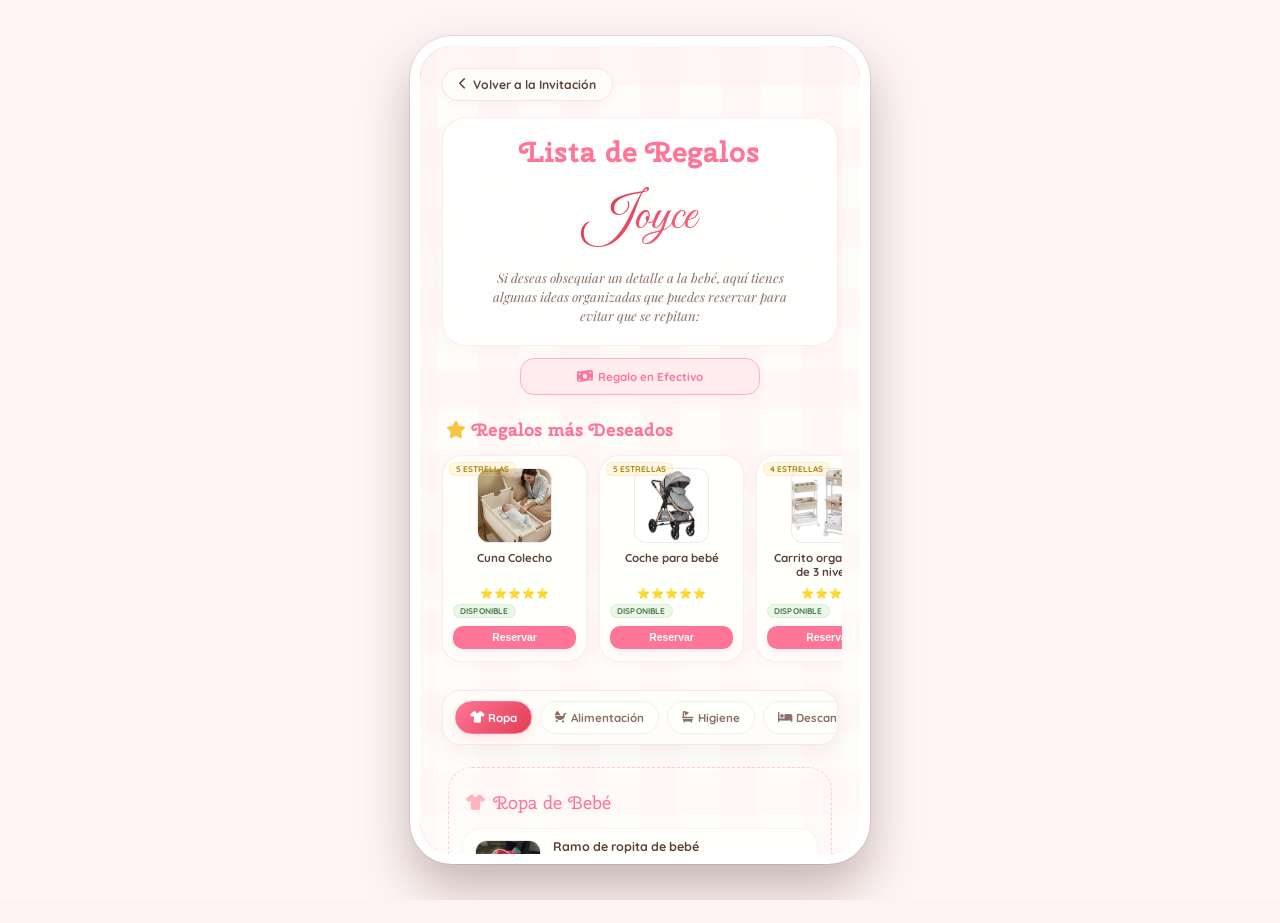
==== regalos.html @ c0fe742c "Initial commit with custom welcome page and gift register details" ====
<!DOCTYPE html>
<html lang="es">

<head>
    <meta charset="UTF-8">
    <meta name="viewport" content="width=device-width, initial-scale=1.0, viewport-fit=cover">
    <title>Lista de Regalos · Baby Shower Joyce</title>
    <!-- Google Fonts & FontAwesome -->
    <link rel="stylesheet" href="https://cdnjs.cloudflare.com/ajax/libs/font-awesome/6.4.0/css/all.min.css">
    <!-- Main Style Link to reuse variables and desktop frames -->
    <link rel="stylesheet" href="index.css">
    <style>
        /* Custom styles specific to the premium registry page */
        .registry-container {
            padding: clamp(14px, 3.5vw, 22px);
            overflow-y: auto;
            width: 100%;
            height: 100dvh;
            display: flex;
            flex-direction: column;
            gap: 16px;
            scroll-behavior: smooth;
            scrollbar-width: none;
            z-index: 2;
            position: relative;
        }

        .registry-container::-webkit-scrollbar {
            display: none;
        }

        /* Washed out checkered background for high contrast legibility */
        .checkered-bg-washed {
            position: absolute;
            inset: 0;
            background-image:
                linear-gradient(to bottom, rgba(255, 253, 249, 0.94) 0%, rgba(255, 253, 249, 0.97) 100%),
                url('img/fondo mantel rosa picnic.jpg');
            background-size: cover;
            background-position: center;
            z-index: 1;
            pointer-events: none;
        }

        .back-nav-row {
            width: 100%;
            display: flex;
            justify-content: flex-start;
            z-index: 10;
        }

        .back-btn {
            font-family: var(--font-body);
            font-weight: 700;
            font-size: 0.76rem;
            color: var(--brown-text);
            background-color: rgba(255, 253, 249, 0.95);
            border: 1px solid rgba(255, 117, 151, 0.2);
            padding: 8px 16px;
            border-radius: 20px;
            text-decoration: none;
            display: inline-flex;
            align-items: center;
            gap: 6px;
            box-shadow: 0 4px 10px rgba(93, 67, 58, 0.04);
            transition: all 0.3s ease;
        }

        .back-btn:hover {
            transform: translateX(-3px);
            background-color: #FFF2F4;
            border-color: var(--pink-medium);
        }

        /* Header Card Wrapper to enhance legibility against the background */
        .registry-header-card {
            width: 100%;
            text-align: center;
        }

        .header-card-inner {
            background-color: rgba(255, 255, 255, 0.88);
            border-radius: 24px;
            padding: clamp(14px, 4vw, 20px);
            border: 1px solid rgba(255, 117, 151, 0.15);
            box-shadow: 0 6px 18px rgba(93, 67, 58, 0.03);
            backdrop-filter: blur(8px);
            -webkit-backdrop-filter: blur(8px);
        }

        .registry-subtitle {
            font-family: var(--font-serif);
            font-style: italic;
            font-size: 0.82rem;
            color: var(--brown-light);
            line-height: 1.45;
            max-width: 320px;
            margin: 6px auto 0;
        }

        /* Premium Floating Sticky categories filter bar (No clipping) */
        .categories-filter-bar {
            position: sticky;
            top: 10px;
            background-color: rgba(255, 253, 249, 0.96);
            backdrop-filter: blur(10px);
            -webkit-backdrop-filter: blur(10px);
            z-index: 100;
            padding: 10px 12px;
            margin: 0;
            display: flex;
            gap: 8px;
            overflow-x: auto;
            overflow-y: hidden;
            /* Evita cualquier recorte vertical extraño */
            scroll-behavior: smooth;
            scrollbar-width: none;
            border-radius: 18px;
            border: 1px solid rgba(255, 117, 151, 0.18);
            box-shadow: 0 8px 20px rgba(93, 67, 58, 0.06);
            flex-shrink: 0;
            /* IMPEDIR que flexbox reduzca la altura de la barra a la mitad */
            -ms-overflow-style: none;
            /* Ocultar scrollbar en IE/Edge */
        }

        .categories-filter-bar::-webkit-scrollbar {
            display: none;
        }

        .category-chip {
            padding: 8px 14px;
            border-radius: 50px;
            background-color: var(--cream-light);
            border: 1px solid rgba(93, 67, 58, 0.08);
            font-family: var(--font-body);
            font-size: 0.72rem;
            font-weight: 700;
            color: var(--brown-light);
            white-space: nowrap;
            cursor: pointer;
            transition: all 0.3s ease;
            display: inline-flex;
            align-items: center;
            gap: 4px;
            flex-shrink: 0;
            /* Evita que los botones se encojan y se deformen */
        }

        .category-chip.active {
            background: linear-gradient(135deg, var(--pink-dark) 0%, var(--strawberry-red) 100%);
            color: #FFF;
            border-color: var(--pink-dark);
            box-shadow: 0 4px 10px rgba(255, 117, 151, 0.2);
        }

        /* Gift sections and items */
        .registry-section {
            display: flex;
            flex-direction: column;
            gap: 12px;
            width: 100%;
            scroll-margin-top: 85px;
            /* Compensa la barra sticky flotante al hacer scroll con JS */
        }

        .registry-section-title {
            font-family: var(--font-title);
            font-size: 1.1rem;
            color: var(--pink-dark);
            margin: 10px 0 2px 4px;
            display: flex;
            align-items: center;
            gap: 8px;
            scroll-margin-top: 75px;
            /* Perfect offset for floating bar */
        }

        .registry-section-title i {
            color: var(--pink-medium);
            font-size: 0.95rem;
        }

        .gift-items-list {
            display: flex;
            flex-direction: column;
            gap: 10px;
            width: 100%;
        }

        .gift-item-card {
            background-color: var(--cream-light);
            border: 1px solid rgba(93, 67, 58, 0.06);
            border-radius: 18px;
            padding: 10px 12px;
            display: flex;
            align-items: center;
            gap: 12px;
            box-shadow: 0 4px 12px rgba(93, 67, 58, 0.02);
            transition: all 0.3s ease;
        }

        .gift-item-card:hover {
            transform: translateY(-2px);
            box-shadow: 0 6px 15px rgba(93, 67, 58, 0.05);
            border-color: var(--pink-pastel);
        }

        .gift-item-image {
            width: 66px;
            height: 66px;
            border-radius: 12px;
            object-fit: cover;
            flex-shrink: 0;
            background-color: var(--pink-pastel);
            border: 1px solid rgba(93, 67, 58, 0.05);
        }

        .gift-item-details {
            display: flex;
            flex-direction: column;
            gap: 4px;
            flex: 1;
            text-align: left;
        }

        .gift-item-name {
            font-size: 0.78rem;
            font-weight: 700;
            color: var(--brown-text);
            line-height: 1.25;
        }

        .gift-item-desc {
            font-size: 0.65rem;
            color: var(--brown-light);
            line-height: 1.35;
        }

        .gift-status-badge {
            display: inline-flex;
            align-items: center;
            align-self: flex-start;
            font-size: 0.58rem;
            font-weight: 700;
            padding: 2px 8px;
            border-radius: 8px;
            text-transform: uppercase;
            letter-spacing: 0.02em;
        }

        .gift-status-badge.available {
            background-color: var(--green-light);
            color: var(--green-dark);
            border: 1px solid rgba(137, 194, 135, 0.15);
        }

        .gift-status-badge.reserved {
            background-color: #FFF2F4;
            color: var(--pink-dark);
            border: 1px solid rgba(255, 117, 151, 0.15);
            text-transform: none;
            font-size: 0.62rem;
        }

        .gift-reserve-btn {
            background-color: var(--pink-dark);
            color: #FFF;
            border: none;
            border-radius: 12px;
            padding: 8px 14px;
            font-size: 0.7rem;
            font-weight: 700;
            cursor: pointer;
            display: inline-flex;
            align-items: center;
            gap: 4px;
            transition: all 0.3s cubic-bezier(0.175, 0.885, 0.32, 1.275);
            box-shadow: 0 4px 8px rgba(255, 117, 151, 0.12);
        }

        .gift-reserve-btn:hover {
            background-color: var(--strawberry-red);
            transform: scale(1.05);
        }

        .gift-reserve-btn.btn-reserved {
            background-color: var(--brown-light);
            color: #FFF;
            cursor: default;
            pointer-events: none;
            box-shadow: none;
            opacity: 0.6;
        }

        /* Payment accounts section */
        .payments-card-box {
            background: rgba(255, 255, 255, 0.96);
            border-radius: var(--card-r);
            box-shadow: var(--shadow-medium);
            border: 3px solid #FFF;
            padding: clamp(14px, 4vw, 22px);
            z-index: 10;
            margin-top: 15px;
            position: relative;
        }

        .payments-title {
            font-family: var(--font-title);
            font-size: 1.15rem;
            color: var(--pink-dark);
            display: flex;
            align-items: center;
            justify-content: center;
            gap: 8px;
            margin-bottom: 12px;
        }

        .payments-list {
            display: flex;
            flex-direction: column;
            gap: 8px;
        }

        .payment-item {
            background-color: var(--cream-light);
            border: 1px solid rgba(93, 67, 58, 0.05);
            border-radius: 14px;
            padding: 8px 12px;
            display: flex;
            align-items: center;
            justify-content: space-between;
            gap: 8px;
            font-size: 0.74rem;
        }

        .payment-label {
            font-weight: 700;
            color: var(--brown-text);
            display: flex;
            flex-direction: column;
            gap: 2px;
            text-align: left;
        }

        .payment-owner {
            font-size: 0.62rem;
            color: var(--brown-light);
            font-weight: normal;
        }

        .payment-value-row {
            display: flex;
            align-items: center;
            gap: 6px;
        }

        .payment-number {
            font-weight: 700;
            color: var(--brown-text);
            font-family: monospace;
            font-size: 0.8rem;
        }

        /* Popup overlay and box for gift reservation */
        .gift-popup-overlay {
            position: fixed;
            inset: 0;
            background-color: rgba(93, 67, 58, 0.45);
            backdrop-filter: blur(4px);
            -webkit-backdrop-filter: blur(4px);
            display: flex;
            align-items: center;
            justify-content: center;
            z-index: 1100;
            opacity: 0;
            pointer-events: none;
            transition: opacity 0.3s ease;
        }

        .gift-popup-overlay.active {
            opacity: 1;
            pointer-events: all;
        }

        .gift-popup-box {
            width: 88%;
            max-width: 360px;
            background-color: var(--cream);
            border: 3px solid #FFF;
            border-radius: 28px;
            box-shadow: var(--shadow-heavy);
            padding: 22px 18px;
            position: relative;
            transform: scale(0.85);
            transition: transform 0.3s cubic-bezier(0.175, 0.885, 0.32, 1.275);
            text-align: center;
            border: 1px solid rgba(255, 117, 151, 0.15);
        }

        .gift-popup-overlay.active .gift-popup-box {
            transform: scale(1);
        }

        .gift-popup-close {
            position: absolute;
            top: 8px;
            right: 12px;
            background: none;
            border: none;
            font-size: 1.5rem;
            color: var(--brown-light);
            cursor: pointer;
        }

        :root {
            --gold-star: #F5C642;
        }

        /* Carousel and Quick Nav Styles */
        .carousel-section {
            width: 100%;
            margin-top: 5px;
            display: flex;
            flex-direction: column;
            gap: 10px;
        }

        .carousel-title {
            font-family: var(--font-title);
            font-size: 1.1rem;
            color: var(--pink-dark);
            text-align: left;
            margin-left: 4px;
            display: flex;
            align-items: center;
            gap: 6px;
        }

        .carousel-container {
            display: flex;
            gap: 12px;
            overflow-x: auto;
            scroll-behavior: smooth;
            scrollbar-width: none;
            padding: 4px 4px 12px;
            margin: 0 -4px;
        }

        .carousel-container::-webkit-scrollbar {
            display: none;
        }

        .carousel-card {
            flex-shrink: 0;
            width: 145px;
            background-color: var(--cream-light);
            border: 1px solid rgba(255, 117, 151, 0.15);
            border-radius: 20px;
            padding: 12px 10px;
            display: flex;
            flex-direction: column;
            align-items: center;
            text-align: center;
            gap: 8px;
            box-shadow: 0 4px 12px rgba(93, 67, 58, 0.03);
            position: relative;
            transition: all 0.3s ease;
        }

        .carousel-card:hover {
            transform: translateY(-2px);
            box-shadow: 0 6px 15px rgba(255, 117, 151, 0.08);
            border-color: var(--pink-medium);
        }

        .carousel-card .gift-item-image {
            width: 75px;
            height: 75px;
            border-radius: 12px;
            object-fit: cover;
            border: 1px solid rgba(93, 67, 58, 0.04);
        }

        .carousel-card-details {
            display: flex;
            flex-direction: column;
            align-items: center;
            gap: 4px;
            width: 100%;
        }

        .carousel-card .gift-item-name {
            font-size: 0.72rem;
            font-weight: 700;
            color: var(--brown-text);
            line-height: 1.2;
            height: 32px;
            /* Balanced height for 2 lines */
            overflow: hidden;
            display: -webkit-box;
            -webkit-line-clamp: 2;
            -webkit-box-orient: vertical;
        }

        .stars-row {
            font-size: 0.65rem;
            letter-spacing: 1px;
        }

        .favorite-badge {
            position: absolute;
            top: 6px;
            left: 6px;
            background-color: rgba(245, 198, 66, 0.12);
            color: #B0850D;
            border: 1px solid rgba(245, 198, 66, 0.22);
            font-size: 0.52rem;
            font-weight: 700;
            padding: 1px 6px;
            border-radius: 6px;
            text-transform: uppercase;
        }

        .carousel-card .gift-reserve-btn {
            width: 100%;
            padding: 6px 10px;
            font-size: 0.65rem;
            justify-content: center;
            border-radius: 10px;
            margin-top: auto;
        }

        /* Heartbeat pulsation animation */
        @keyframes heartbeat {
            0% {
                transform: scale(1);
                box-shadow: 0 4px 10px rgba(255, 117, 151, 0.05);
            }

            14% {
                transform: scale(1.04);
                box-shadow: 0 6px 14px rgba(255, 117, 151, 0.15);
            }

            28% {
                transform: scale(1);
                box-shadow: 0 4px 10px rgba(255, 117, 151, 0.05);
            }

            42% {
                transform: scale(1.04);
                box-shadow: 0 6px 14px rgba(255, 117, 151, 0.15);
            }

            70% {
                transform: scale(1);
                box-shadow: 0 4px 10px rgba(255, 117, 151, 0.05);
            }
        }

        .heartbeat-btn {
            animation: heartbeat 2.2s infinite ease-in-out;
            border: 1px solid var(--pink-medium) !important;
            background-color: var(--pink-pastel) !important;
            color: var(--pink-dark) !important;
            box-shadow: 0 4px 10px rgba(255, 117, 151, 0.05);
            transition: all 0.3s;
        }

        .heartbeat-btn:hover {
            transform: scale(1.05);
            background-color: var(--pink-medium) !important;
            color: #FFF !important;
        }
    </style>
</head>

<body>

    <!-- Desktop Gingham Wallpaper Decoration -->
    <div class="desktop-bg-pattern"></div>
    <div class="desktop-bg-overlay"></div>

    <!-- Main Mobile Application Viewport Container -->
    <div class="app-container">

        <!-- Opaque Checkered background -->
        <div class="checkered-bg-washed"></div>

        <div class="registry-container">

            <!-- Navigation Back Button -->
            <div class="back-nav-row">
                <a href="index.html" class="back-btn">
                    <i class="fas fa-chevron-left"></i>
                    <span>Volver a la Invitación</span>
                </a>
            </div>

            <!-- Page Title Block (Legibility Protected) -->
            <div class="registry-header-card">
                <div class="header-card-inner">
                    <h1 class="main-title-tag" style="font-size: 1.8rem; line-height: 1; margin-bottom: 5px;">Lista de
                        Regalos</h1>
                    <div class="baby-name-wrap" style="margin-bottom: 2px;">
                        <div class="baby-name-cursive" style="font-size: 3.2rem; padding: 8px 16px; line-height: 1.45;">
                            Joyce</div>
                    </div>
                    
                    <!-- Saludo Personalizado para Invitado en Regalos -->
                    <div id="registryGuestCard" style="display: none; justify-content: center; align-items: center; gap: 6px; margin: 4px auto 10px; font-family: var(--font-title); font-size: 0.8rem; color: var(--brown-text); background: rgba(255, 255, 255, 0.7); padding: 5px 16px; border-radius: 50px; border: 1px dashed var(--pink-dark); max-width: 240px; box-shadow: 0 4px 8px rgba(93,67,58,0.02);">
                        <i class="fas fa-heart" style="color: var(--pink-dark); font-size: 0.65rem;"></i>
                        <span>Para: <strong id="registryGuestNameSpan" style="color: var(--strawberry-red);">[Invitado]</strong></span>
                    </div>

                    <p class="registry-subtitle">Si deseas obsequiar un detalle a la bebé, aquí tienes algunas ideas
                        organizadas que puedes reservar para evitar que se repitan:</p>
                </div>
            </div>

            <!-- Quick Navigation Panel -->
            <div class="quick-nav-row"
                style="width: 100%; display: flex; gap: 8px; justify-content: center; margin-top: -4px; margin-bottom: 2px; z-index: 5;">
                <button class="quick-nav-btn heartbeat-btn" onclick="openCashModal()"
                    style="flex: 1; max-width: 240px; font-family: var(--font-body); font-weight: 700; font-size: 0.72rem; padding: 10px 14px; border-radius: 14px; cursor: pointer; display: inline-flex; align-items: center; justify-content: center; gap: 6px;">
                    <i class="fas fa-money-bill-wave" style="font-size: 0.85rem;"></i>
                    <span>Regalo en Efectivo</span>
                </button>
            </div>

            <!-- CAROUSEL DE REGALOS MÁS DESEADOS -->
            <div class="carousel-section">
                <h2 class="carousel-title">
                    <i class="fas fa-star" style="color: var(--gold-star);"></i>
                    <span>Regalos más Deseados</span>
                </h2>
                <div class="carousel-container">

                    <!-- Colecho (5 stars) -->
                    <div class="carousel-card gift-item-card" data-gift-id="des-colecho">
                        <span class="favorite-badge">5 Estrellas</span>
                        <img class="gift-item-image" src="img/Cuna Colecho.jpg" alt="Cuna Colecho">
                        <div class="carousel-card-details">
                            <span class="gift-item-name">Cuna Colecho</span>
                            <div class="stars-row" style="color: var(--gold-star);">⭐⭐⭐⭐⭐</div>
                            <span class="gift-status-badge available"
                                style="font-size: 0.52rem; padding: 1px 6px;">Disponible</span>
                        </div>
                        <button class="gift-reserve-btn"
                            onclick="openReservationModal('des-colecho', 'Cuna Colecho')">Reservar</button>
                    </div>

                    <!-- Coche para bebé (5 stars) -->
                    <div class="carousel-card gift-item-card" data-gift-id="pas-coche">
                        <span class="favorite-badge">5 Estrellas</span>
                        <img class="gift-item-image" src="img/Coche para bebé.webp" alt="Coche para bebé">
                        <div class="carousel-card-details">
                            <span class="gift-item-name">Coche para bebé</span>
                            <div class="stars-row" style="color: var(--gold-star);">⭐⭐⭐⭐⭐</div>
                            <span class="gift-status-badge available"
                                style="font-size: 0.52rem; padding: 1px 6px;">Disponible</span>
                        </div>
                        <button class="gift-reserve-btn"
                            onclick="openReservationModal('pas-coche', 'Coche para bebé')">Reservar</button>
                    </div>

                    <!-- Carrito organizador (4 stars) -->
                    <div class="carousel-card gift-item-card" data-gift-id="org-carrito">
                        <span class="favorite-badge">4 Estrellas</span>
                        <img class="gift-item-image" src="img/Carrito organizador de 3 niveles.jpg"
                            alt="Carrito organizador">
                        <div class="carousel-card-details">
                            <span class="gift-item-name">Carrito organizador de 3 niveles</span>
                            <div class="stars-row" style="color: var(--gold-star);">⭐⭐⭐⭐</div>
                            <span class="gift-status-badge available"
                                style="font-size: 0.52rem; padding: 1px 6px;">Disponible</span>
                        </div>
                        <button class="gift-reserve-btn"
                            onclick="openReservationModal('org-carrito', 'Carrito organizador de 3 niveles')">Reservar</button>
                    </div>

                    <!-- Ramo de ropita (4 stars) -->
                    <div class="carousel-card gift-item-card" data-gift-id="ropa-ramo">
                        <span class="favorite-badge">4 Estrellas</span>
                        <img class="gift-item-image" src="img/Ramo de ropita de bebé.jpg" alt="Ramo de ropita de bebé">
                        <div class="carousel-card-details">
                            <span class="gift-item-name">Ramo de ropita de bebé</span>
                            <div class="stars-row" style="color: var(--gold-star);">⭐⭐⭐⭐</div>
                            <span class="gift-status-badge available"
                                style="font-size: 0.52rem; padding: 1px 6px;">Disponible</span>
                        </div>
                        <button class="gift-reserve-btn"
                            onclick="openReservationModal('ropa-ramo', 'Ramo de ropita de bebé')">Reservar</button>
                    </div>

                    <!-- Pañalera (4 stars) -->
                    <div class="carousel-card gift-item-card" data-gift-id="pas-mochila">
                        <span class="favorite-badge">4 Estrellas</span>
                        <img class="gift-item-image" src="img/Mochila pañalera.jpg" alt="Mochila pañalera">
                        <div class="carousel-card-details">
                            <span class="gift-item-name">Mochila pañalera</span>
                            <div class="stars-row" style="color: var(--gold-star);">⭐⭐⭐⭐</div>
                            <span class="gift-status-badge available"
                                style="font-size: 0.52rem; padding: 1px 6px;">Disponible</span>
                        </div>
                        <button class="gift-reserve-btn"
                            onclick="openReservationModal('pas-mochila', 'Mochila pañalera')">Reservar</button>
                    </div>

                    <!-- Camisón de lactancia (3 stars) -->
                    <div class="carousel-card gift-item-card" data-gift-id="opc-camison">
                        <span class="favorite-badge">3 Estrellas</span>
                        <img class="gift-item-image" src="img/Camisón de lactancia y bata para la mamá.webp"
                            alt="Camisón de lactancia">
                        <div class="carousel-card-details">
                            <span class="gift-item-name">Camisón de lactancia y bata para la mamá</span>
                            <div class="stars-row" style="color: var(--gold-star);">⭐⭐⭐</div>
                            <span class="gift-status-badge available"
                                style="font-size: 0.52rem; padding: 1px 6px;">Disponible</span>
                        </div>
                        <button class="gift-reserve-btn"
                            onclick="openReservationModal('opc-camison', 'Camisón de lactancia y bata para la mamá')">Reservar</button>
                    </div>

                    <!-- Cojín de lactancia (3 stars) -->
                    <div class="carousel-card gift-item-card" data-gift-id="ali-cojin">
                        <span class="favorite-badge">3 Estrellas</span>
                        <img class="gift-item-image" src="img/Cojín de lactancia.webp" alt="Cojín de lactancia">
                        <div class="carousel-card-details">
                            <span class="gift-item-name">Cojín de lactancia</span>
                            <div class="stars-row" style="color: var(--gold-star);">⭐⭐⭐</div>
                            <span class="gift-status-badge available"
                                style="font-size: 0.52rem; padding: 1px 6px;">Disponible</span>
                        </div>
                        <button class="gift-reserve-btn"
                            onclick="openReservationModal('ali-cojin', 'Cojín de lactancia')">Reservar</button>
                    </div>

                </div>
            </div>

            <!-- Sticky Horizontal scroll categories -->
            <div class="categories-filter-bar">
                <div class="category-chip active" onclick="scrollToCategory('ropa', this)"><i class="fas fa-tshirt"></i>
                    Ropa</div>
                <div class="category-chip" onclick="scrollToCategory('alimentacion', this)"><i
                        class="fas fa-baby-carriage"></i> Alimentación</div>
                <div class="category-chip" onclick="scrollToCategory('higiene', this)"><i class="fas fa-bath"></i>
                    Higiene</div>
                <div class="category-chip" onclick="scrollToCategory('descanso', this)"><i class="fas fa-bed"></i>
                    Descanso</div>
                <div class="category-chip" onclick="scrollToCategory('paseo', this)"><i class="fas fa-car-side"></i>
                    Paseo</div>
                <div class="category-chip" onclick="scrollToCategory('organizacion', this)"><i
                        class="fas fa-boxes-packing"></i> Organización</div>
                <div class="category-chip" onclick="scrollToCategory('opcionales', this)"><i class="fas fa-gift"></i>
                    Opcionales</div>
            </div>

            <!-- REGISTRY ITEMS CONTAINER -->
            <div class="card-wrapper" style="width: 100%; display:flex; flex-direction:column; gap:20px;">
                <div class="regalos-card-box" style="padding: clamp(14px, 4vw, 20px); width: 100%;">
                    <div class="card-border-frame"></div>

                    <!-- ──────────────────────────────────────── -->
                    <!-- ROPA -->
                    <!-- ──────────────────────────────────────── -->
                    <div class="registry-section" id="cat-ropa">
                        <div class="registry-section-title">
                            <i class="fas fa-tshirt"></i>
                            <span>Ropa de Bebé</span>
                        </div>
                        <div class="gift-items-list">

                            <div class="gift-item-card" data-gift-id="ropa-ramo">
                                <img class="gift-item-image" src="img/Ramo de ropita de bebé.jpg" alt="Ramo de ropita">
                                <div class="gift-item-details">
                                    <span class="gift-item-name">Ramo de ropita de bebé</span>
                                    <span class="gift-item-desc">1 a 2 enterizos, 1 par de medias, gorro y manoplas de
                                        algodón.</span>
                                    <span class="gift-status-badge available">Disponible</span>
                                </div>
                                <button class="gift-reserve-btn"
                                    onclick="openReservationModal('ropa-ramo', 'Ramo de ropita de bebé')">Reservar</button>
                            </div>

                            <div class="gift-item-card" data-gift-id="ropa-bodys">
                                <img class="gift-item-image" src="img/Bodys cruzados en algodon.jpg" alt="Bodys">
                                <div class="gift-item-details">
                                    <span class="gift-item-name">Pack de 2 bodies cruzados en algodón</span>
                                    <span class="gift-item-desc">Mamelucos de algodón indispensables.</span>
                                    <span class="gift-status-badge available">Disponible</span>
                                </div>
                                <button class="gift-reserve-btn"
                                    onclick="openReservationModal('ropa-bodys', 'Pack de 2 bodies cruzados en algodón')">Reservar</button>
                            </div>

                            <div class="gift-item-card" data-gift-id="ropa-pijamas">
                                <img class="gift-item-image" src="img/Pijamas enterizos.jpg" alt="Pijamas">
                                <div class="gift-item-details">
                                    <span class="gift-item-name">Pijamas enterizos</span>
                                    <span class="gift-item-desc">Mamelucos abrigadores con pies cubiertos.</span>
                                    <span class="gift-status-badge available">Disponible</span>
                                </div>
                                <button class="gift-reserve-btn"
                                    onclick="openReservationModal('ropa-pijamas', 'Pijamas enterizos')">Reservar</button>
                            </div>

                            <div class="gift-item-card" data-gift-id="ropa-conjuntos">
                                <img class="gift-item-image" src="img/Conjuntos (polo y pantalón).webp" alt="Conjuntos">
                                <div class="gift-item-details">
                                    <span class="gift-item-name">Conjuntos (polo y pantalón)</span>
                                    <span class="gift-item-desc">Conjuntos coordinados de algodón.</span>
                                    <span class="gift-status-badge available">Disponible</span>
                                </div>
                                <button class="gift-reserve-btn"
                                    onclick="openReservationModal('ropa-conjuntos', 'Conjuntos (polo y pantalón)')">Reservar</button>
                            </div>

                            <div class="gift-item-card" data-gift-id="ropa-panales">
                                <img class="gift-item-image" src="img/Pañales biodegradables.webp"
                                    alt="Pañales biodegradables">
                                <div class="gift-item-details">
                                    <span class="gift-item-name">Pañales biodegradables</span>
                                    <span class="gift-item-desc">Pañales ecológicos y suaves con la piel.</span>
                                    <span class="gift-status-badge available">Disponible</span>
                                </div>
                                <button class="gift-reserve-btn"
                                    onclick="openReservationModal('ropa-panales', 'Pañales biodegradables')">Reservar</button>
                            </div>

                        </div>
                    </div>

                    <!-- ──────────────────────────────────────── -->
                    <!-- ALIMENTACIÓN -->
                    <!-- ──────────────────────────────────────── -->
                    <div class="registry-section" id="cat-alimentacion" style="margin-top: 25px;">
                        <div class="registry-section-title">
                            <i class="fas fa-baby-carriage"></i>
                            <span>Alimentación</span>
                        </div>
                        <div class="gift-items-list">

                            <div class="gift-item-card" data-gift-id="ali-cojin">
                                <img class="gift-item-image" src="img/Cojín de lactancia.webp" alt="Cojín de lactancia">
                                <div class="gift-item-details">
                                    <span class="gift-item-name">Cojín de lactancia</span>
                                    <span class="gift-item-desc">Almohada ergonómica para comodidad de mamá y
                                        bebé.</span>
                                    <span class="gift-status-badge available">Disponible</span>
                                </div>
                                <button class="gift-reserve-btn"
                                    onclick="openReservationModal('ali-cojin', 'Cojín de lactancia')">Reservar</button>
                            </div>

                            <div class="gift-item-card" data-gift-id="ali-biberon">
                                <img class="gift-item-image" src="img/Biberón anticólicos.webp" alt="Biberón">
                                <div class="gift-item-details">
                                    <span class="gift-item-name">Biberón anticólicos</span>
                                    <span class="gift-item-desc">Biberón especial con válvula para evitar gases.</span>
                                    <span class="gift-status-badge available">Disponible</span>
                                </div>
                                <button class="gift-reserve-btn"
                                    onclick="openReservationModal('ali-biberon', 'Biberón anticólicos')">Reservar</button>
                            </div>

                            <div class="gift-item-card" data-gift-id="ali-set">
                                <img class="gift-item-image" src="img/Set de alimentación de silicona básico.jfif"
                                    alt="Set de silicona">
                                <div class="gift-item-details">
                                    <span class="gift-item-name">Set de alimentación de silicona básico</span>
                                    <span class="gift-item-desc">Plato, tazón y cuchara de silicona suave grado
                                        alimenticio.</span>
                                    <span class="gift-status-badge available">Disponible</span>
                                </div>
                                <button class="gift-reserve-btn"
                                    onclick="openReservationModal('ali-set', 'Set de alimentación de silicona')">Reservar</button>
                            </div>

                            <div class="gift-item-card" data-gift-id="ali-silla">
                                <img class="gift-item-image" src="img/Silla de comer para bebé.png"
                                    alt="Silla de comer">
                                <div class="gift-item-details">
                                    <span class="gift-item-name">Silla de comer para bebé</span>
                                    <span class="gift-item-desc">Silla alta segura y fácil de limpiar para las
                                        comidas.</span>
                                    <span class="gift-status-badge available">Disponible</span>
                                </div>
                                <button class="gift-reserve-btn"
                                    onclick="openReservationModal('ali-silla', 'Silla de comer')">Reservar</button>
                            </div>

                        </div>
                    </div>

                    <!-- ──────────────────────────────────────── -->
                    <!-- HIGIENE Y CUIDADO -->
                    <!-- ──────────────────────────────────────── -->
                    <div class="registry-section" id="cat-higiene" style="margin-top: 25px;">
                        <div class="registry-section-title">
                            <i class="fas fa-bath"></i>
                            <span>Higiene y Cuidado</span>
                        </div>
                        <div class="gift-items-list">

                            <div class="gift-item-card" data-gift-id="hig-bano">
                                <img class="gift-item-image" src="img/Set de baño completo.jpg" alt="Set de baño">
                                <div class="gift-item-details">
                                    <span class="gift-item-name">Set de baño completo</span>
                                    <span class="gift-item-desc">Tina ergonómica con accesorios de aseo inicial.</span>
                                    <span class="gift-status-badge available">Disponible</span>
                                </div>
                                <button class="gift-reserve-btn"
                                    onclick="openReservationModal('hig-bano', 'Set de baño completo')">Reservar</button>
                            </div>

                            <div class="gift-item-card" data-gift-id="hig-toalla">
                                <img class="gift-item-image" src="img/Toalla con capucha.webp" alt="Toalla con capucha">
                                <div class="gift-item-details">
                                    <span class="gift-item-name">Toalla con capucha</span>
                                    <span class="gift-item-desc">Toalla de felpa absorbente y suave.</span>
                                    <span class="gift-status-badge available">Disponible</span>
                                </div>
                                <button class="gift-reserve-btn"
                                    onclick="openReservationModal('hig-toalla', 'Toalla con capucha')">Reservar</button>
                            </div>

                            <div class="gift-item-card" data-gift-id="hig-kit">
                                <img class="gift-item-image" src="img/Kit de aseo para bebé.webp" alt="Kit de aseo">
                                <div class="gift-item-details">
                                    <span class="gift-item-name">Kit de aseo para bebé</span>
                                    <span class="gift-item-desc">Cepillo, peine, cortaúñas y accesorios de
                                        cuidado.</span>
                                    <span class="gift-status-badge available">Disponible</span>
                                </div>
                                <button class="gift-reserve-btn"
                                    onclick="openReservationModal('hig-kit', 'Kit de aseo para bebé')">Reservar</button>
                            </div>

                            <div class="gift-item-card" data-gift-id="hig-termo">
                                <img class="gift-item-image" src="img/Termómetro digital.webp" alt="Termómetro">
                                <div class="gift-item-details">
                                    <span class="gift-item-name">Termómetro digital</span>
                                    <span class="gift-item-desc">Medición rápida y precisa para la salud de la
                                        bebé.</span>
                                    <span class="gift-status-badge available">Disponible</span>
                                </div>
                                <button class="gift-reserve-btn"
                                    onclick="openReservationModal('hig-termo', 'Termómetro digital')">Reservar</button>
                            </div>

                            <div class="gift-item-card" data-gift-id="hig-perfume">
                                <img class="gift-item-image" src="img/Perfume para bebés.webp" alt="Perfume">
                                <div class="gift-item-details">
                                    <span class="gift-item-name">Perfume para bebés</span>
                                    <span class="gift-item-desc">Fragancia suave y libre de alcohol.</span>
                                    <span class="gift-status-badge available">Disponible</span>
                                </div>
                                <button class="gift-reserve-btn"
                                    onclick="openReservationModal('hig-perfume', 'Perfume para bebés')">Reservar</button>
                            </div>

                            <div class="gift-item-card" data-gift-id="hig-panales">
                                <img class="gift-item-image" src="img/Pañales desechables.webp"
                                    alt="Pañales desechables">
                                <div class="gift-item-details">
                                    <span class="gift-item-name">Pañales desechables</span>
                                    <span class="gift-item-desc">Talla: Recién Nacido (RN) para los primeros
                                        días.</span>
                                    <span class="gift-status-badge available">Disponible</span>
                                </div>
                                <button class="gift-reserve-btn"
                                    onclick="openReservationModal('hig-panales', 'Pañales desechables RN')">Reservar</button>
                            </div>

                            <div class="gift-item-card" data-gift-id="hig-lima">
                                <img class="gift-item-image" src="img/Lima eléctrica para bebés.webp"
                                    alt="Lima eléctrica">
                                <div class="gift-item-details">
                                    <span class="gift-item-name">Lima eléctrica para bebés</span>
                                    <span class="gift-item-desc">Lima de uñas segura, ultrasilenciosa y con
                                        luces.</span>
                                    <span class="gift-status-badge available">Disponible</span>
                                </div>
                                <button class="gift-reserve-btn"
                                    onclick="openReservationModal('hig-lima', 'Lima eléctrica')">Reservar</button>
                            </div>

                        </div>
                    </div>

                    <!-- ──────────────────────────────────────── -->
                    <!-- DESCANSO -->
                    <!-- ──────────────────────────────────────── -->
                    <div class="registry-section" id="cat-descanso" style="margin-top: 25px;">
                        <div class="registry-section-title">
                            <i class="fas fa-bed"></i>
                            <span>Descanso y Dormitorio</span>
                        </div>
                        <div class="gift-items-list">

                            <div class="gift-item-card" data-gift-id="des-colecho">
                                <img class="gift-item-image" src="img/Cuna Colecho.jpg" alt="Colecho">
                                <div class="gift-item-details">
                                    <span class="gift-item-name">Cuna Colecho</span>
                                    <span class="gift-item-desc">Cuna lateral que se acopla a la cama de los
                                        padres.</span>
                                    <span class="gift-status-badge available">Disponible</span>
                                </div>
                                <button class="gift-reserve-btn"
                                    onclick="openReservationModal('des-colecho', 'Cuna Colecho')">Reservar</button>
                            </div>

                            <div class="gift-item-card" data-gift-id="des-protector">
                                <img class="gift-item-image" src="img/Protector impermeable para colchón.jpg"
                                    alt="Protector de colchón">
                                <div class="gift-item-details">
                                    <span class="gift-item-name">Protector impermeable para colchón</span>
                                    <span class="gift-item-desc">Funda impermeable protectora para cuna.</span>
                                    <span class="gift-status-badge available">Disponible</span>
                                </div>
                                <button class="gift-reserve-btn"
                                    onclick="openReservationModal('des-protector', 'Protector de colchón')">Reservar</button>
                            </div>

                            <div class="gift-item-card" data-gift-id="des-mantas">
                                <img class="gift-item-image" src="img/2 mantas o cobertores abrigadores.webp"
                                    alt="Mantas">
                                <div class="gift-item-details">
                                    <span class="gift-item-name">2 mantas o cobertores abrigadores</span>
                                    <span class="gift-item-desc">Mantas suaves de polar, lana o algodón grueso.</span>
                                    <span class="gift-status-badge available">Disponible</span>
                                </div>
                                <button class="gift-reserve-btn"
                                    onclick="openReservationModal('des-mantas', '2 Mantas abrigadoras')">Reservar</button>
                            </div>

                            <div class="gift-item-card" data-gift-id="des-mecedora">
                                <img class="gift-item-image" src="img/Mecedora.webp" alt="Mecedora">
                                <div class="gift-item-details">
                                    <span class="gift-item-name">Mecedora</span>
                                    <span class="gift-item-desc">Silla mecedora o bouncer cómodo para calmar a la
                                        bebé.</span>
                                    <span class="gift-status-badge available">Disponible</span>
                                </div>
                                <button class="gift-reserve-btn"
                                    onclick="openReservationModal('des-mecedora', 'Mecedora')">Reservar</button>
                            </div>

                            <div class="gift-item-card" data-gift-id="des-mosquitero">
                                <img class="gift-item-image" src="img/Mosquitero para bebés.webp" alt="Mosquitero">
                                <div class="gift-item-details">
                                    <span class="gift-item-name">Mosquitero para bebés</span>
                                    <span class="gift-item-desc">Malla protectora contra insectos para cuna o
                                        coche.</span>
                                    <span class="gift-status-badge available">Disponible</span>
                                </div>
                                <button class="gift-reserve-btn"
                                    onclick="openReservationModal('des-mosquitero', 'Mosquitero para bebés')">Reservar</button>
                            </div>

                            <div class="gift-item-card" data-gift-id="des-alfombra">
                                <img class="gift-item-image" src="img/Alfombra antigolpes reversible y plegable.webp"
                                    alt="Alfombra">
                                <div class="gift-item-details">
                                    <span class="gift-item-name">Alfombra antigolpes reversible y plegable</span>
                                    <span class="gift-item-desc">Tapete acolchado para estimulación y juegos.</span>
                                    <span class="gift-status-badge available">Disponible</span>
                                </div>
                                <button class="gift-reserve-btn"
                                    onclick="openReservationModal('des-alfombra', 'Alfombra antigolpes')">Reservar</button>
                            </div>

                        </div>
                    </div>

                    <!-- ──────────────────────────────────────── -->
                    <!-- PASEO Y TRANSPORTE -->
                    <!-- ──────────────────────────────────────── -->
                    <div class="registry-section" id="cat-paseo" style="margin-top: 25px;">
                        <div class="registry-section-title">
                            <i class="fas fa-car-side"></i>
                            <span>Paseo y Transporte</span>
                        </div>
                        <div class="gift-items-list">

                            <div class="gift-item-card" data-gift-id="pas-coche">
                                <img class="gift-item-image" src="img/Coche para bebé.webp" alt="Coche">
                                <div class="gift-item-details">
                                    <span class="gift-item-name">Coche para bebé</span>
                                    <span class="gift-item-desc">Cochecito plegable, cómodo y con capota.</span>
                                    <span class="gift-status-badge available">Disponible</span>
                                </div>
                                <button class="gift-reserve-btn"
                                    onclick="openReservationModal('pas-coche', 'Coche para bebé')">Reservar</button>
                            </div>

                            <div class="gift-item-card" data-gift-id="pas-mochila">
                                <img class="gift-item-image" src="img/Mochila pañalera.jpg" alt="Mochila pañalera">
                                <div class="gift-item-details">
                                    <span class="gift-item-name">Mochila pañalera</span>
                                    <span class="gift-item-desc">Mochila espaciosa con compartimentos térmicos.</span>
                                    <span class="gift-status-badge available">Disponible</span>
                                </div>
                                <button class="gift-reserve-btn"
                                    onclick="openReservationModal('pas-mochila', 'Mochila pañalera')">Reservar</button>
                            </div>

                            <div class="gift-item-card" data-gift-id="pas-canguro">
                                <img class="gift-item-image" src="img/Canguro o portabebé.jfif" alt="Portabebé">
                                <div class="gift-item-details">
                                    <span class="gift-item-name">Canguro o portabebé</span>
                                    <span class="gift-item-desc">Portabebé ergonómico para pasear con manos
                                        libres.</span>
                                    <span class="gift-status-badge available">Disponible</span>
                                </div>
                                <button class="gift-reserve-btn"
                                    onclick="openReservationModal('pas-canguro', 'Canguro portabebé')">Reservar</button>
                            </div>

                        </div>
                    </div>

                    <!-- ──────────────────────────────────────── -->
                    <!-- ORGANIZACIÓN -->
                    <!-- ──────────────────────────────────────── -->
                    <div class="registry-section" id="cat-organizacion" style="margin-top: 25px;">
                        <div class="registry-section-title">
                            <i class="fas fa-boxes-packing"></i>
                            <span>Organización</span>
                        </div>
                        <div class="gift-items-list">

                            <div class="gift-item-card" data-gift-id="org-cambiador">
                                <img class="gift-item-image" src="img/Cambiador portátil.jpg" alt="Cambiador portátil">
                                <div class="gift-item-details">
                                    <span class="gift-item-name">Cambiador portátil</span>
                                    <span class="gift-item-desc">Alfombrilla acolchada e impermeable para cambiar
                                        pañales en el camino.</span>
                                    <span class="gift-status-badge available">Disponible</span>
                                </div>
                                <button class="gift-reserve-btn"
                                    onclick="openReservationModal('org-cambiador', 'Cambiador portátil')">Reservar</button>
                            </div>

                            <div class="gift-item-card" data-gift-id="org-carrito">
                                <img class="gift-item-image" src="img/Carrito organizador de 3 niveles.jpg"
                                    alt="Carrito">
                                <div class="gift-item-details">
                                    <span class="gift-item-name">Carrito organizador de 3 niveles</span>
                                    <span class="gift-item-desc">Carrito con ruedas para artículos de higiene.</span>
                                    <span class="gift-status-badge available">Disponible</span>
                                </div>
                                <button class="gift-reserve-btn"
                                    onclick="openReservationModal('org-carrito', 'Carrito organizador')">Reservar</button>
                            </div>

                            <div class="gift-item-card" data-gift-id="org-caddy">
                                <img class="gift-item-image" src="img/Organizadores para pañales.jpg"
                                    alt="Organizador de pañales">
                                <div class="gift-item-details">
                                    <span class="gift-item-name">Organizadores para pañales</span>
                                    <span class="gift-item-desc">Cesta compartimentada para pañales y cremas.</span>
                                    <span class="gift-status-badge available">Disponible</span>
                                </div>
                                <button class="gift-reserve-btn"
                                    onclick="openReservationModal('org-caddy', 'Organizador de pañales')">Reservar</button>
                            </div>

                            <div class="gift-item-card" data-gift-id="org-canasta">
                                <img class="gift-item-image" src="img/Canasta para ropa sucia.jpg" alt="Canasta ropa">
                                <div class="gift-item-details">
                                    <span class="gift-item-name">Canasta para ropa sucia</span>
                                    <span class="gift-item-desc">Cesto de tela o mimbre con diseño infantil.</span>
                                    <span class="gift-status-badge available">Disponible</span>
                                </div>
                                <button class="gift-reserve-btn"
                                    onclick="openReservationModal('org-canasta', 'Canasta para ropa sucia')">Reservar</button>
                            </div>

                            <div class="gift-item-card" data-gift-id="org-cajas">
                                <img class="gift-item-image" src="img/Cajas organizadoras.webp"
                                    alt="Cajas organizadoras">
                                <div class="gift-item-details">
                                    <span class="gift-item-name">Cajas organizadoras</span>
                                    <span class="gift-item-desc">Cajas de tela o plástico para juguetes y ropa.</span>
                                    <span class="gift-status-badge available">Disponible</span>
                                </div>
                                <button class="gift-reserve-btn"
                                    onclick="openReservationModal('org-cajas', 'Cajas organizadoras')">Reservar</button>
                            </div>

                        </div>
                    </div>

                    <!-- ──────────────────────────────────────── -->
                    <!-- REGALOS OPCIONALES -->
                    <!-- ──────────────────────────────────────── -->
                    <div class="registry-section" id="cat-opcionales" style="margin-top: 25px;">
                        <div class="registry-section-title">
                            <i class="fas fa-gift"></i>
                            <span>Regalos Opcionales</span>
                        </div>
                        <div class="gift-items-list">

                            <div class="gift-item-card" data-gift-id="opc-album">
                                <img class="gift-item-image" src="img/Álbum del bebé.avif" alt="Álbum">
                                <div class="gift-item-details">
                                    <span class="gift-item-name">Álbum del bebé</span>
                                    <span class="gift-item-desc">Libro de recuerdos para fotos e hitos del primer
                                        año.</span>
                                    <span class="gift-status-badge available">Disponible</span>
                                </div>
                                <button class="gift-reserve-btn"
                                    onclick="openReservationModal('opc-album', 'Álbum del bebé')">Reservar</button>
                            </div>

                            <div class="gift-item-card" data-gift-id="opc-luz">
                                <img class="gift-item-image" src="img/Luz nocturna.jpg" alt="Luz nocturna">
                                <div class="gift-item-details">
                                    <span class="gift-item-name">Luz nocturna</span>
                                    <span class="gift-item-desc">Lámpara quitamiedos de luz tenue para lactancia
                                        nocturna.</span>
                                    <span class="gift-status-badge available">Disponible</span>
                                </div>
                                <button class="gift-reserve-btn"
                                    onclick="openReservationModal('opc-luz', 'Luz nocturna')">Reservar</button>
                            </div>

                            <div class="gift-item-card" data-gift-id="opc-camison">
                                <img class="gift-item-image" src="img/Camisón de lactancia y bata para la mamá.webp"
                                    alt="Bata">
                                <div class="gift-item-details">
                                    <span class="gift-item-name">Camisón de lactancia y bata para la mamá</span>
                                    <span class="gift-item-desc">Conjunto cómodo y práctico para la etapa
                                        postparto.</span>
                                    <span class="gift-status-badge available">Disponible</span>
                                </div>
                                <button class="gift-reserve-btn"
                                    onclick="openReservationModal('opc-camison', 'Camisón de lactancia y bata para la mamá')">Reservar</button>
                            </div>

                            <div class="gift-item-card" data-gift-id="opc-pantuflas">
                                <img class="gift-item-image" src="img/Pantuflas para mamá.jpg" alt="Pantuflas">
                                <div class="gift-item-details">
                                    <span class="gift-item-name">Pantuflas para mamá</span>
                                    <span class="gift-item-desc">Zapatillas de descanso acolchadas y cómodas.</span>
                                    <span class="gift-status-badge available">Disponible</span>
                                </div>
                                <button class="gift-reserve-btn"
                                    onclick="openReservationModal('opc-pantuflas', 'Pantuflas para mamá')">Reservar</button>
                            </div>

                        </div>
                    </div>

                </div>
            </div>

            <!-- Spacer at bottom -->
            <div style="height: 30px;"></div>

        </div>
    </div>

    <!-- ──────────────────────────────────────── -->
    <!-- Zoom Image Fullscreen Overlay -->
    <div class="zoom-overlay" id="zoomOverlay" onclick="closeZoomImage()"
        style="position: fixed; inset: 0; background-color: rgba(0,0,0,0.95); z-index: 2000; display: none; align-items: center; justify-content: center; opacity: 0; pointer-events: none; transition: opacity 0.3s ease;">
        <button
            style="position: absolute; top: 20px; right: 20px; background: none; border: none; color: #FFF; font-size: 2.2rem; cursor: pointer;"
            onclick="closeZoomImage()">&times;</button>
        <img id="zoomedImg" src="" alt="Vista ampliada"
            style="max-width: 92%; max-height: 82%; object-fit: contain; border-radius: 12px; transform: scale(0.9); transition: transform 0.3s;">
    </div>

    <!-- ──────────────────────────────────────── -->
    <!-- MODAL POPUP PARA RESERVAR REGALO -->
    <!-- ──────────────────────────────────────── -->
    <div class="gift-popup-overlay" id="giftPopup">
        <div class="gift-popup-box" style="padding-top: 26px;">
            <button class="gift-popup-close" id="closeGiftPopup">&times;</button>
            <div class="pill-container"
                style="background-color:#FFF2F4; border-color:rgba(255, 117, 151, 0.2); color:var(--pink-dark); margin-bottom:12px; margin-left: auto; margin-right: auto; max-width: 140px;">
                <i class="fas fa-gift"></i>
                <span>Reservar Regalo</span>
            </div>

            <h3 class="popup-title" id="popupGiftName"
                style="font-size:1.15rem; color:var(--brown-text); margin-bottom:8px; line-height: 1.2;">Nombre del
                Regalo</h3>

            <!-- Reference Image in Popup -->
            <div class="popup-image-wrapper"
                style="position: relative; margin-bottom: 8px; border-radius: 12px; overflow: hidden; background-color: var(--pink-pastel); border: 1px solid rgba(93,67,58,0.06); max-height: 140px; display: flex; align-items: center; justify-content: center;">
                <img id="popupGiftImg" src="" alt="Imagen de referencia"
                    style="width: auto; height: 100%; max-height: 140px; object-fit: contain; cursor: zoom-in;"
                    onclick="zoomImage()">
            </div>
            <p style="font-size: 0.65rem; color: var(--pink-dark); font-weight: 700; margin-top: -2px; margin-bottom: 12px; cursor: pointer; display: flex; align-items: center; justify-content: center; gap: 4px;"
                onclick="zoomImage()">
                <i class="fas fa-search-plus"></i> Toca para pantalla completa / zoom
            </p>

            <!-- Download image button -->
            <a id="downloadImgBtn" href="" download="" class="invitation-btn"
                style="width: 100%; display: inline-flex; align-items: center; justify-content: center; gap: 8px; background-color: var(--cream-light); color: var(--brown-text); border: 1px solid rgba(93,67,58,0.15); margin-bottom: 14px; font-size: 0.72rem; text-decoration: none; padding: 8px 12px; border-radius: 12px; font-weight: 700; box-shadow: 0 2px 5px rgba(0,0,0,0.02); transition: all 0.3s;">
                <i class="fas fa-download"></i> Descargar imagen de referencia
            </a>

            <form id="giftReserveForm" onsubmit="event.preventDefault(); submitGiftReservation();"
                style="text-align:left; display:flex; flex-direction:column; gap:12px;">
                <input type="hidden" id="reserveGiftId">
                <div class="form-group" style="display:flex; flex-direction:column; gap:4px;">
                    <label for="reserveGuestName"
                        style="font-size:0.68rem; font-weight:700; color:var(--brown-light); text-transform:uppercase;">Tu
                        Nombre y Apellido</label>
                    <input type="text" id="reserveGuestName" placeholder="Ej. María Gómez" required
                        style="width:100%; padding:10px; border-radius:12px; border:1px solid rgba(93,67,58,0.15); font-size:0.82rem;">
                </div>

                <div class="form-group" style="display:flex; flex-direction:column; gap:4px;">
                    <label for="reserveGuestPhone"
                        style="font-size:0.68rem; font-weight:700; color:var(--brown-light); text-transform:uppercase;">Tu
                        Teléfono / Celular</label>
                    <input type="tel" id="reserveGuestPhone" placeholder="Ej. 987654321" required
                        style="width:100%; padding:10px; border-radius:12px; border:1px solid rgba(93,67,58,0.15); font-size:0.82rem;">
                </div>

                <button type="submit" class="invitation-btn primary" style="width:100%; margin-top:6px;">
                    <i class="fas fa-check"></i> Reservar Detalle
                </button>
            </form>
        </div>
    </div>

    <!-- ──────────────────────────────────────── -->
    <!-- MODAL POPUP PARA REGALO EN EFECTIVO -->
    <!-- ──────────────────────────────────────── -->
    <div class="gift-popup-overlay" id="cashPopup">
        <div class="gift-popup-box" style="padding-top: 26px; max-width: 360px;">
            <button class="gift-popup-close" id="closeCashPopup">&times;</button>

            <!-- PESTAÑA A: Datos de Depósito -->
            <div id="cashAccountsScreen">
                <div class="pill-container"
                    style="background-color:#FFF2F4; border-color:rgba(255, 117, 151, 0.2); color:var(--pink-dark); margin-bottom:12px; margin-left: auto; margin-right: auto; max-width: 150px;">
                    <i class="fas fa-wallet"></i>
                    <span>Regalo en Efectivo</span>
                </div>
                <h3 class="popup-title" style="font-size:1.15rem; color:var(--brown-text); margin-bottom:8px;">Datos de
                    Depósito</h3>
                <p
                    style="font-size:0.72rem; color:var(--brown-light); line-height:1.45; margin-bottom:15px; max-width:280px; margin-left:auto; margin-right:auto; text-align: center;">
                    Copia las cuentas bancarias o monederos digitales de Joyce para realizar tu presente en efectivo:
                </p>

                <!-- Accounts list inside popup -->
                <div class="payments-list" style="display:flex; flex-direction:column; gap:10px; margin-bottom:18px;">
                    <div class="payment-item"
                        style="display:flex; justify-content:space-between; align-items:center; background:rgba(93,67,58,0.03); padding:8px 12px; border-radius:12px; border:1px solid rgba(93,67,58,0.05); text-align: left;">
                        <div style="display:flex; flex-direction:column; align-items:flex-start; font-size:0.72rem;">
                            <span style="font-weight:700; color:var(--pink-dark);">PLIN</span>
                            <span style="font-size:0.62rem; color:var(--brown-light);">Cely Maytan</span>
                        </div>
                        <div style="display:flex; align-items:center; gap:6px;">
                            <span
                                style="font-family:monospace; font-weight:700; font-size:0.78rem; color: var(--brown-text);">955
                                055 272</span>
                            <button class="copy-btn" onclick="copyText('955055272', this)"
                                style="background:none; border:none; color:var(--pink-dark); cursor:pointer;"><i
                                    class="far fa-copy"></i></button>
                        </div>
                    </div>
                    <div class="payment-item"
                        style="display:flex; justify-content:space-between; align-items:center; background:rgba(93,67,58,0.03); padding:8px 12px; border-radius:12px; border:1px solid rgba(93,67,58,0.05); text-align: left;">
                        <div style="display:flex; flex-direction:column; align-items:flex-start; font-size:0.72rem;">
                            <span style="font-weight:700; color:var(--pink-dark);">YAPE</span>
                            <span style="font-size:0.62rem; color:var(--brown-light);">Joseph Ocadio</span>
                        </div>
                        <div style="display:flex; align-items:center; gap:6px;">
                            <span
                                style="font-family:monospace; font-weight:700; font-size:0.78rem; color: var(--brown-text);">952
                                644 193</span>
                            <button class="copy-btn" onclick="copyText('952644193', this)"
                                style="background:none; border:none; color:var(--pink-dark); cursor:pointer;"><i
                                    class="far fa-copy"></i></button>
                        </div>
                    </div>
                    <div class="payment-item"
                        style="display:flex; justify-content:space-between; align-items:center; background:rgba(93,67,58,0.03); padding:8px 12px; border-radius:12px; border:1px solid rgba(93,67,58,0.05); text-align: left;">
                        <div style="display:flex; flex-direction:column; align-items:flex-start; font-size:0.72rem;">
                            <span style="font-weight:700; color:var(--pink-dark);">Interbank</span>
                            <span style="font-size:0.62rem; color:var(--brown-light);">Cely Maytan</span>
                        </div>
                        <div style="display:flex; align-items:center; gap:6px;">
                            <span
                                style="font-family:monospace; font-weight:700; font-size:0.75rem; color: var(--brown-text);">2003155843123</span>
                            <button class="copy-btn" onclick="copyText('2003155843123', this)"
                                style="background:none; border:none; color:var(--pink-dark); cursor:pointer;"><i
                                    class="far fa-copy"></i></button>
                        </div>
                    </div>
                    <div class="payment-item"
                        style="display:flex; justify-content:space-between; align-items:center; background:rgba(93,67,58,0.03); padding:8px 12px; border-radius:12px; border:1px solid rgba(93,67,58,0.05); text-align: left;">
                        <div style="display:flex; flex-direction:column; align-items:flex-start; font-size:0.72rem;">
                            <span style="font-weight:700; color:var(--pink-dark);">BCP</span>
                            <span style="font-size:0.62rem; color:var(--brown-light);">Joseph Ocadio</span>
                        </div>
                        <div style="display:flex; align-items:center; gap:6px;">
                            <span
                                style="font-family:monospace; font-weight:700; font-size:0.75rem; color: var(--brown-text);">19101096021091</span>
                            <button class="copy-btn" onclick="copyText('19101096021091', this)"
                                style="background:none; border:none; color:var(--pink-dark); cursor:pointer;"><i
                                    class="far fa-copy"></i></button>
                        </div>
                    </div>
                </div>

                <button class="invitation-btn primary" onclick="showCashFormScreen()" style="width:100%;">
                    <i class="fas fa-file-invoice-dollar"></i> Enviar captura de pantalla
                </button>
            </div>

            <!-- PESTAÑA B: Formulario de Registro -->
            <div id="cashFormScreen" style="display:none; text-align:left;">
                <div style="display:flex; align-items:center; gap:6px; margin-bottom:12px; cursor:pointer; color:var(--pink-dark); font-size:0.72rem; font-weight:700;"
                    onclick="showCashAccountsScreen()">
                    <i class="fas fa-chevron-left"></i> Volver a Datos de Depósito
                </div>
                <h3 class="popup-title"
                    style="font-size:1.1rem; color:var(--brown-text); margin-bottom:12px; text-align:center;">Registrar
                    Transferencia</h3>

                <form id="cashRegisterForm" onsubmit="event.preventDefault(); submitCashGift();"
                    style="display:flex; flex-direction:column; gap:10px;">
                    <div class="form-group" style="display:flex; flex-direction:column; gap:4px;">
                        <label for="cashName"
                            style="font-size:0.65rem; font-weight:700; color:var(--brown-light); text-transform:uppercase;">Tu
                            Nombre y Apellido</label>
                        <input type="text" id="cashName" placeholder="Ej. María Gómez" required
                            style="width:100%; padding:9px; border-radius:12px; border:1px solid rgba(93,67,58,0.15); font-size:0.8rem;">
                    </div>
                    <div class="form-group" style="display:flex; flex-direction:column; gap:4px;">
                        <label for="cashPhone"
                            style="font-size:0.65rem; font-weight:700; color:var(--brown-light); text-transform:uppercase;">Tu
                            Teléfono / Celular</label>
                        <input type="tel" id="cashPhone" placeholder="Ej. 987654321" required
                            style="width:100%; padding:9px; border-radius:12px; border:1px solid rgba(93,67,58,0.15); font-size:0.8rem;">
                    </div>
                    <div class="form-group" style="display:flex; flex-direction:column; gap:4px;">
                        <label for="cashAmount"
                            style="font-size:0.65rem; font-weight:700; color:var(--brown-light); text-transform:uppercase;">Monto
                            de Regalo (S/.)</label>
                        <input type="number" id="cashAmount" placeholder="Ej. 50" required
                            style="width:100%; padding:9px; border-radius:12px; border:1px solid rgba(93,67,58,0.15); font-size:0.8rem;">
                    </div>
                    <div class="form-group" style="display:flex; flex-direction:column; gap:4px;">
                        <label
                            style="font-size:0.65rem; font-weight:700; color:var(--brown-light); text-transform:uppercase;">Subir
                            Captura de Transferencia</label>
                        <input type="file" id="cashFile" accept="image/*" style="display:none;"
                            onchange="previewCashFile(this)">

                        <div id="cashFileTrigger" onclick="document.getElementById('cashFile').click();"
                            style="border: 2px dashed rgba(93,67,58,0.2); border-radius: 12px; padding: 12px; text-align: center; cursor: pointer; background: rgba(93,67,58,0.02); transition: all 0.3s;">
                            <i class="fas fa-camera"
                                style="font-size: 1.3rem; color: var(--pink-dark); margin-bottom: 4px;"></i>
                            <p style="font-size: 0.65rem; color: var(--brown-light); font-weight: 700;">Toca para
                                seleccionar o tomar foto</p>
                        </div>

                        <!-- Preview container -->
                        <div id="cashPreviewContainer"
                            style="display:none; position:relative; margin-top:6px; border-radius:12px; overflow:hidden; max-height:100px; border:1px solid rgba(93,67,58,0.15);">
                            <img id="cashPreviewImg" src=""
                                style="width:100%; height:100px; object-fit:contain; background:#fdfdfd;">
                            <button type="button" onclick="clearCashPreview()"
                                style="position:absolute; top:4px; right:4px; width:20px; height:20px; border-radius:50%; background:rgba(0,0,0,0.6); border:none; color:#FFF; font-size:0.75rem; display:flex; align-items:center; justify-content:center; cursor:pointer;">&times;</button>
                        </div>
                    </div>

                    <button type="submit" class="invitation-btn primary" id="btnSubmitCash"
                        style="width:100%; margin-top:6px;">
                        <i class="fas fa-check"></i> Enviar Registro
                    </button>
                </form>
            </div>
        </div>
    </div>

    <!-- JavaScript Actions -->
    <script>
        // URL de tu Google Sheet Web App (Apps Script)
        const GOOGLE_SHEET_URL = "https://script.google.com/macros/s/AKfycbzMeBR5WYT9X1cRspq7SrcXjyFGbABT2tzk5ON4kMhFucZbamWx5k7H7SRsq1-V1VNeSQ/exec";

        // Navigation scrolling helper
        function scrollToCategory(catId, chipElement) {
            // Update active states
            const chips = document.querySelectorAll('.category-chip');
            chips.forEach(c => c.classList.remove('active'));
            chipElement.classList.add('active');

            // Scroll to element
            const element = document.getElementById('cat-' + catId);
            if (element) {
                element.scrollIntoView({ behavior: 'smooth', block: 'start' });
            }
        }

        // Popup DOM elements
        const giftPopup = document.getElementById('giftPopup');
        const closeGiftPopup = document.getElementById('closeGiftPopup');
        const giftReserveForm = document.getElementById('giftReserveForm');
        const popupGiftName = document.getElementById('popupGiftName');
        const reserveGiftIdInput = document.getElementById('reserveGiftId');
        const reserveGuestNameInput = document.getElementById('reserveGuestName');
        const reserveGuestPhoneInput = document.getElementById('reserveGuestPhone');

        function openReservationModal(giftId, giftName) {
            popupGiftName.innerText = giftName;
            reserveGiftIdInput.value = giftId;
            
            // Auto-rellenar nombre si existe en memoria local
            const storedName = localStorage.getItem('guest_name') || "";
            reserveGuestNameInput.value = storedName;
            if (reserveGuestPhoneInput) reserveGuestPhoneInput.value = "";

            // Cargar imagen de referencia desde la tarjeta correspondiente del DOM
            const card = document.querySelector(`.gift-item-card[data-gift-id="${giftId}"]`);
            const popupGiftImg = document.getElementById('popupGiftImg');
            const downloadImgBtn = document.getElementById('downloadImgBtn');

            if (card) {
                const img = card.querySelector('.gift-item-image');
                if (img) {
                    popupGiftImg.src = img.src;
                    popupGiftImg.style.display = 'block';

                    // Configurar botón de descarga
                    downloadImgBtn.href = img.src;
                    downloadImgBtn.download = `Referencia_${giftName.replace(/\s+/g, '_')}`;
                    downloadImgBtn.style.display = 'inline-flex';
                }
            }

            giftPopup.classList.add('active');
        }

        function closeReservationModal() {
            giftPopup.classList.remove('active');
        }

        closeGiftPopup.addEventListener('click', closeReservationModal);
        giftPopup.addEventListener('click', (e) => {
            if (e.target === giftPopup) closeReservationModal();
        });

        // Zoom Fullscreen Image actions
        window.zoomImage = function () {
            const popupGiftImg = document.getElementById('popupGiftImg');
            if (popupGiftImg && popupGiftImg.src) {
                const zoomOverlay = document.getElementById('zoomOverlay');
                const zoomedImg = document.getElementById('zoomedImg');
                zoomedImg.src = popupGiftImg.src;
                zoomOverlay.style.display = 'flex';
                setTimeout(() => {
                    zoomOverlay.style.opacity = '1';
                    zoomOverlay.style.pointerEvents = 'all';
                    zoomedImg.style.transform = 'scale(1)';
                }, 10);
            }
        };

        window.closeZoomImage = function () {
            const zoomOverlay = document.getElementById('zoomOverlay');
            const zoomedImg = document.getElementById('zoomedImg');
            zoomOverlay.style.opacity = '0';
            zoomOverlay.style.pointerEvents = 'none';
            zoomedImg.style.transform = 'scale(0.9)';
            setTimeout(() => {
                zoomOverlay.style.display = 'none';
            }, 300);
        };

        // Submit Gift Reservation
        window.submitGiftReservation = function () {
            const giftId = reserveGiftIdInput.value;
            const guestName = reserveGuestNameInput.value.trim();
            const guestPhone = reserveGuestPhoneInput ? reserveGuestPhoneInput.value.trim() : "";
            const friendlyGiftName = popupGiftName.innerText;

            if (!guestName || !guestPhone) {
                alert("Por favor ingresa tu nombre y número de teléfono.");
                return;
            }

            // Guardar localmente inmediato (de respaldo)
            try {
                let localReservations = JSON.parse(localStorage.getItem('reserved_gifts') || '{}');
                localReservations[giftId] = guestName;
                localStorage.setItem('reserved_gifts', JSON.stringify(localReservations));
            } catch (e) {
                console.error("Local storage reservation failed:", e);
            }

            // Marcar visualmente de inmediato
            updateGiftStatusOnUI(giftId, guestName);
            closeReservationModal();

            // Sincronizar con Google Sheets
            if (GOOGLE_SHEET_URL) {
                fetch(GOOGLE_SHEET_URL, {
                    method: 'POST',
                    mode: 'no-cors',
                    headers: {
                        'Content-Type': 'application/json'
                    },
                    body: JSON.stringify({
                        action: 'reserve_gift',
                        giftId: giftId,
                        giftName: friendlyGiftName,
                        reservedBy: guestName,
                        phone: guestPhone
                    })
                })
                    .then(() => console.log("Reserva registrada con éxito en Sheets"))
                    .catch(err => console.error("Error al registrar reserva en la nube:", err));
            }
        };

        // UI status visual modifier
        function updateGiftStatusOnUI(giftId, reservedBy) {
            const cards = document.querySelectorAll(`.gift-item-card[data-gift-id="${giftId}"]`);
            cards.forEach(card => {
                // Change status badge
                const badge = card.querySelector('.gift-status-badge');
                if (badge) {
                    badge.className = 'gift-status-badge reserved';
                    badge.innerHTML = `<i class="fas fa-heart" style="color:var(--pink-dark); margin-right:4px;"></i> Reservado por ${reservedBy}`;
                }

                // Change button state
                const btn = card.querySelector('.gift-reserve-btn');
                if (btn) {
                    btn.className = 'gift-reserve-btn btn-reserved';
                    btn.innerHTML = '<i class="fas fa-check"></i> Reservado';
                    btn.onclick = null;
                }
            });
        }

        // Copy Account/Phone Clipboard utility
        window.copyText = function (text, btnElement) {
            navigator.clipboard.writeText(text).then(() => {
                const originalHTML = btnElement.innerHTML;
                btnElement.innerHTML = '<i class="fas fa-check"></i> Copiado';
                btnElement.style.backgroundColor = 'var(--green-leaf)';
                btnElement.style.color = '#FFF';
                setTimeout(() => {
                    btnElement.innerHTML = originalHTML;
                    btnElement.style.backgroundColor = '';
                    btnElement.style.color = '';
                }, 2000);
            }).catch(err => {
                console.error("Could not copy text: ", err);
            });
        };

        // Load current reservations on page display
        function syncReservations() {
            // 1. Cargar lo que tengamos localmente de forma inmediata (carga rápida)
            try {
                const localReservations = JSON.parse(localStorage.getItem('reserved_gifts') || '{}');
                for (const giftId in localReservations) {
                    updateGiftStatusOnUI(giftId, localReservations[giftId]);
                }
            } catch (e) { }

            // 2. Cargar en tiempo real desde Google Sheets (la verdad absoluta)
            if (GOOGLE_SHEET_URL) {
                fetch(GOOGLE_SHEET_URL)
                    .then(res => res.json())
                    .then(data => {
                        if (data && Array.isArray(data)) {
                            // Limpiar primero el estado visual de TODOS los regalos antes de aplicar las confirmadas de Sheets
                            const allCards = document.querySelectorAll('.gift-item-card');
                            allCards.forEach(card => {
                                const badge = card.querySelector('.gift-status-badge');
                                if (badge) {
                                    badge.className = 'gift-status-badge available';
                                    badge.innerHTML = 'Disponible';
                                }
                                const btn = card.querySelector('.gift-reserve-btn');
                                if (btn) {
                                    btn.className = 'gift-reserve-btn';
                                    btn.innerHTML = 'Reservar';
                                    const giftId = card.getAttribute('data-gift-id');
                                    const giftName = card.querySelector('.gift-item-name').innerText;
                                    btn.onclick = () => openReservationModal(giftId, giftName);
                                }
                            });

                            // Re-aplicar y guardar solo las activas que vienen de Sheets
                            let activeReservations = {};
                            data.forEach(item => {
                                updateGiftStatusOnUI(item.id, item.name);
                                activeReservations[item.id] = item.name;
                            });

                            // Actualizar la memoria local para que coincida exactamente con la nube
                            localStorage.setItem('reserved_gifts', JSON.stringify(activeReservations));
                        }
                    })
                    .catch(err => console.warn("No se pudieron descargar las reservas en línea (esperable si no se ha configurado CORS o la URL es de pruebas):", err));
            }
        }

        // Drag-to-scroll mouse helper for desktop users
        function initDragToScroll(element) {
            if (!element) return;
            let isDown = false;
            let startX;
            let scrollLeft;

            element.addEventListener('mousedown', (e) => {
                isDown = true;
                startX = e.pageX - element.offsetLeft;
                scrollLeft = element.scrollLeft;
                element.style.cursor = 'grabbing';
                element.style.userSelect = 'none';
            });

            element.addEventListener('mouseleave', () => {
                isDown = false;
                element.style.cursor = '';
            });

            element.addEventListener('mouseup', () => {
                isDown = false;
                element.style.cursor = '';
            });

            element.addEventListener('mousemove', (e) => {
                if (!isDown) return;
                e.preventDefault();
                const x = e.pageX - element.offsetLeft;
                const walk = (x - startX) * 1.5; // Velocidad de arrastre
                element.scrollLeft = scrollLeft - walk;
            });
        }

        const filterBar = document.querySelector('.categories-filter-bar');
        initDragToScroll(filterBar);

        const carouselContainer = document.querySelector('.carousel-container');
        initDragToScroll(carouselContainer);

        // Initialize synchronization and ScrollSpy
        document.addEventListener('DOMContentLoaded', () => {
            processGuestName();
            syncReservations();

            // IntersectionObserver for ScrollSpy
            const sections = document.querySelectorAll('.registry-section');
            const chips = document.querySelectorAll('.category-chip');
            const container = document.querySelector('.registry-container');

            const observerOptions = {
                root: container,
                rootMargin: '-15% 0px -75% 0px', // Activa la sección cuando entra en la zona superior de lectura
                threshold: 0
            };

            const observer = new IntersectionObserver((entries) => {
                entries.forEach(entry => {
                    if (entry.isIntersecting) {
                        const sectionId = entry.target.id.replace('cat-', '');

                        // Encontrar y activar el chip correspondiente
                        chips.forEach(chip => {
                            const onClickAttr = chip.getAttribute('onclick');
                            if (onClickAttr && onClickAttr.includes(`'${sectionId}'`)) {
                                chips.forEach(c => c.classList.remove('active'));
                                chip.classList.add('active');

                                // Autodeslizar la barra horizontal de chips para centrar el activo
                                chip.scrollIntoView({ behavior: 'smooth', block: 'nearest', inline: 'center' });
                            }
                        });
                    }
                });
            }, observerOptions);

            sections.forEach(section => observer.observe(section));
        });

        // ────────────────────────────────────────
        // LÓGICA DE MODAL PARA REGALO EN EFECTIVO
        // ────────────────────────────────────────
        const cashPopup = document.getElementById('cashPopup');
        const closeCashPopup = document.getElementById('closeCashPopup');
        let cashFileBase64 = "";

        window.openCashModal = function () {
            showCashAccountsScreen();
            cashPopup.classList.add('active');
            
            // Re-aplicar el nombre de invitado al formulario de efectivo si existe
            const storedName = localStorage.getItem('guest_name');
            const cashNameInput = document.getElementById('cashName');
            if (storedName && cashNameInput) {
                cashNameInput.value = storedName;
            }
        };

        window.closeCashModal = function () {
            cashPopup.classList.remove('active');
        };

        if (closeCashPopup) {
            closeCashPopup.addEventListener('click', closeCashModal);
        }
        if (cashPopup) {
            cashPopup.addEventListener('click', (e) => {
                if (e.target === cashPopup) closeCashModal();
            });
        }

        window.showCashAccountsScreen = function () {
            document.getElementById('cashAccountsScreen').style.display = 'block';
            document.getElementById('cashFormScreen').style.display = 'none';
        };

        window.showCashFormScreen = function () {
            document.getElementById('cashAccountsScreen').style.display = 'none';
            document.getElementById('cashFormScreen').style.display = 'block';
        };

        window.previewCashFile = function (input) {
            const file = input.files[0];
            if (file) {
                const reader = new FileReader();
                reader.onload = function (e) {
                    cashFileBase64 = e.target.result;
                    document.getElementById('cashPreviewImg').src = cashFileBase64;
                    document.getElementById('cashPreviewContainer').style.display = 'block';

                    const trigger = document.getElementById('cashFileTrigger');
                    trigger.style.border = '2px solid var(--green-leaf)';
                    trigger.style.background = 'rgba(137, 194, 135, 0.05)';
                    trigger.querySelector('p').innerText = "Imagen seleccionada: " + file.name;
                    trigger.querySelector('i').className = "fas fa-check-circle";
                    trigger.querySelector('i').style.color = "var(--green-leaf)";
                };
                reader.readAsDataURL(file);
            }
        };

        window.clearCashPreview = function () {
            cashFileBase64 = "";
            document.getElementById('cashFile').value = "";
            document.getElementById('cashPreviewContainer').style.display = 'none';
            document.getElementById('cashPreviewImg').src = "";

            const trigger = document.getElementById('cashFileTrigger');
            trigger.style.border = '2px dashed rgba(93,67,58,0.2)';
            trigger.style.background = 'rgba(93,67,58,0.02)';
            trigger.querySelector('p').innerText = "Toca para seleccionar o tomar foto";
            trigger.querySelector('i').className = "fas fa-camera";
            trigger.querySelector('i').style.color = "var(--pink-dark)";
        };

        window.submitCashGift = function () {
            const name = document.getElementById('cashName').value.trim();
            const phone = document.getElementById('cashPhone').value.trim();
            const amount = document.getElementById('cashAmount').value.trim();
            const submitBtn = document.getElementById('btnSubmitCash');

            if (!name || !phone || !amount) {
                alert("Por favor completa los campos requeridos.");
                return;
            }

            submitBtn.disabled = true;
            submitBtn.innerHTML = '<i class="fas fa-spinner fa-spin"></i> Enviando...';

            if (GOOGLE_SHEET_URL) {
                fetch(GOOGLE_SHEET_URL, {
                    method: 'POST',
                    mode: 'no-cors',
                    headers: {
                        'Content-Type': 'application/json'
                    },
                    body: JSON.stringify({
                        action: 'cash_gift',
                        name: name,
                        phone: phone,
                        amount: amount,
                        image: cashFileBase64
                    })
                })
                    .then(() => {
                        alert("¡Muchas gracias! Tu registro de transferencia fue enviado con éxito.");
                        closeCashModal();
                        document.getElementById('cashRegisterForm').reset();
                        clearCashPreview();
                    })
                    .catch(err => {
                        console.error("Error al registrar transferencia:", err);
                        alert("Hubo un problema al enviar tu registro, pero intentaremos procesarlo.");
                        closeCashModal();
                    })
                    .finally(() => {
                        submitBtn.disabled = false;
                        submitBtn.innerHTML = '<i class="fas fa-check"></i> Enviar Registro';
                    });
            } else {
                alert("La URL de Google Sheets no está configurada.");
                submitBtn.disabled = false;
                submitBtn.innerHTML = '<i class="fas fa-check"></i> Enviar Registro';
            }
        };

        // Personalized guest name autocompleter and greeting
        function processGuestName() {
            const urlParams = new URLSearchParams(window.location.search);
            let guestName = urlParams.get('invitado') || urlParams.get('name') || urlParams.get('guest');
            
            if (guestName) {
                guestName = decodeURIComponent(guestName).trim();
                localStorage.setItem('guest_name', guestName);
            } else {
                guestName = localStorage.getItem('guest_name');
            }
            
            if (guestName) {
                // 1. Show registry page welcome card
                const registryGuestCard = document.getElementById('registryGuestCard');
                const registryGuestNameSpan = document.getElementById('registryGuestNameSpan');
                if (registryGuestCard && registryGuestNameSpan) {
                    registryGuestNameSpan.innerText = guestName;
                    registryGuestCard.style.display = 'flex';
                }
                
                // 2. Autocomplete gift reservation input
                const reserveGuestNameInput = document.getElementById('reserveGuestName');
                if (reserveGuestNameInput) {
                    reserveGuestNameInput.value = guestName;
                }
                
                // 3. Autocomplete cash register input
                const cashNameInput = document.getElementById('cashName');
                if (cashNameInput) {
                    cashNameInput.value = guestName;
                }
            }
        }
    </script>
</body>

</html>
---- index.css ----
@import url('https://fonts.googleapis.com/css2?family=Cherry+Swash:wght@400;700&family=Great+Vibes&family=Playfair+Display:ital,wght@0,600;0,700;1,400&family=Quicksand:wght@400;500;600;700&display=swap');

:root {
    --cream: #FFFDF9;
    --cream-light: #FFFFFC;
    --pink-pastel: #FFECEF;
    --pink-medium: #FFB3C1;
    --pink-dark: #FF7597;
    --strawberry-red: #E03E52;
    --strawberry-deep: #B22234;
    --green-light: #EBF7E9;
    --green-leaf: #89C287;
    --green-dark: #4B7849;
    --brown-text: #5D433A;
    --brown-light: #8C6F65;
    --gold-star: #F5C642;
    --shadow-soft: 0 10px 30px rgba(93, 67, 58, 0.15);
    --shadow-medium: 0 15px 35px rgba(93, 67, 58, 0.25);
    --shadow-heavy: 0 25px 50px rgba(93, 67, 58, 0.35);
    
    --font-title: 'Cherry Swash', serif;
    --font-body: 'Quicksand', sans-serif;
    --font-cursive: 'Great Vibes', cursive;
    --font-serif: 'Playfair Display', serif;
    
    --card-r: 28px;
    --safe-top: env(safe-area-inset-top, 24px);
    --safe-bottom: env(safe-area-inset-bottom, 24px);
    --trans-cubic: cubic-bezier(0.77, 0, 0.175, 1);
    --trans-speed: 1s;
}

*,
*::before,
*::after {
    margin: 0;
    padding: 0;
    box-sizing: border-box;
    -webkit-tap-highlight-color: transparent;
}

html, body {
    width: 100%;
    height: 100dvh;
    overflow: hidden;
    background-color: #FFF2F4;
    font-family: var(--font-body);
    color: var(--brown-text);
    font-size: 16px;
}

body {
    display: flex;
    align-items: center;
    justify-content: center;
    position: relative;
}

/* Desktop Background Decoration */
.desktop-bg-pattern {
    position: absolute;
    inset: 0;
    background-image: url('img/fondo fresitas.png');
    background-size: cover;
    background-position: center;
    filter: blur(4px) brightness(0.98);
    z-index: 1;
    transform: scale(1.05);
}

.desktop-bg-overlay {
    position: absolute;
    inset: 0;
    background: rgba(255, 253, 249, 0.2);
    z-index: 2;
}

/* App Container (Viewport locked to 9:16 ratio on large screens, full screen on mobile) */
.app-container {
    position: relative;
    width: 100%;
    height: 100dvh;
    background-color: var(--cream);
    overflow: hidden;
    z-index: 10;
    display: flex;
    flex-direction: column;
    box-shadow: none;
    transition: all 0.5s ease;
}

@media (min-width: 480px) and (min-height: 640px) {
    .app-container {
        width: 100%;
        max-width: 460px;
        height: 850px;
        max-height: 92dvh;
        border-radius: 42px;
        border: 10px solid #FFF;
        box-shadow: var(--shadow-heavy);
        outline: 1px solid rgba(93, 67, 58, 0.12);
    }
}

/* Background Checkered pattern for slides */
.checkered-bg {
    position: absolute;
    inset: 0;
    background-image: 
        radial-gradient(circle at center, rgba(255, 253, 249, 0.45) 20%, rgba(255, 253, 249, 0.88) 100%),
        url('img/fondo mantel rosa picnic.jpg');
    background-size: cover;
    background-position: center;
    z-index: 1;
    pointer-events: none;
    opacity: 1; /* Opaque and warm background matching the cover screen exactly */
}

.checkered-overlay {
    display: none; /* Removed to avoid duplicate overlays */
}

/* Ambient Particles */
.ambient-sparkles {
    position: absolute;
    inset: 0;
    pointer-events: none;
    z-index: 4;
    overflow: hidden;
}

/* Audio Control */
.audio-control {
    position: absolute;
    top: calc(var(--safe-top) + 12px);
    right: 20px;
    width: 40px;
    height: 40px;
    border-radius: 50%;
    background: rgba(255, 253, 249, 0.9);
    border: 1px solid rgba(255, 117, 151, 0.25);
    display: flex;
    align-items: center;
    justify-content: center;
    color: var(--pink-dark);
    box-shadow: 0 4px 15px rgba(93, 67, 58, 0.08);
    cursor: pointer;
    z-index: 900;
    backdrop-filter: blur(5px);
    transition: all 0.3s cubic-bezier(0.175, 0.885, 0.32, 1.275);
}

.audio-control:hover {
    transform: scale(1.1);
}

.audio-control i {
    font-size: 1.1rem;
}

.audio-control.playing i {
    animation: musicPulse 1.2s ease infinite alternate;
}

@keyframes musicPulse {
    0% { transform: scale(1); }
    100% { transform: scale(1.15); }
}

/* ────────────────────────────────────────────────────────── */
/* COVER SCREEN / SOBRE VIRTUAL */
/* ────────────────────────────────────────────────────────── */
.cover-screen {
    position: absolute;
    inset: 0;
    background-image: 
        radial-gradient(circle at center, rgba(255, 253, 249, 0.75) 20%, rgba(255, 253, 249, 0.94) 100%),
        url('img/fondo mantel rosa picnic.jpg');
    background-size: cover;
    background-position: center;
    z-index: 950;
    display: flex;
    flex-direction: column;
    align-items: center;
    justify-content: center;
    padding: 30px;
    text-align: center;
    opacity: 0;
    pointer-events: none;
    transition: transform 1.2s var(--trans-cubic), opacity 1.2s var(--trans-cubic);
}

.cover-screen.visible {
    opacity: 1;
    pointer-events: all;
}

.cover-screen.opened {
    transform: translateY(-100%);
    opacity: 0;
    pointer-events: none;
}

.envelope-wrapper {
    position: relative;
    width: 280px;
    height: 280px;
    display: flex;
    align-items: center;
    justify-content: center;
    margin-bottom: 30px;
}

.envelope-bg {
    position: absolute;
    width: 250px;
    height: 200px;
    background-color: var(--cream);
    border-radius: 12px;
    border: 1px dashed rgba(255, 117, 151, 0.4);
    box-shadow: var(--shadow-medium);
    transform: rotate(-3deg);
}

.envelope-picnic {
    position: absolute;
    width: 240px;
    height: 190px;
    background-color: var(--pink-pastel);
    background-image: 
        linear-gradient(90deg, rgba(255, 255, 255, 0.4) 50%, transparent 50%),
        linear-gradient(rgba(255, 255, 255, 0.4) 50%, transparent 50%);
    background-size: 20px 20px;
    border-radius: 8px;
    transform: rotate(-3deg);
    display: flex;
    align-items: center;
    justify-content: center;
}

.envelope-card {
    width: 210px;
    height: 160px;
    background-color: var(--cream-light);
    border-radius: 8px;
    box-shadow: 0 4px 10px rgba(93, 67, 58, 0.08);
    display: flex;
    flex-direction: column;
    align-items: center;
    justify-content: center;
    padding: 15px;
    border: 1px solid rgba(255, 117, 151, 0.15);
}

.envelope-card .strawberry-stamp {
    width: 120px;
    height: 120px;
    object-fit: contain;
    margin-bottom: 8px;
}

.cover-screen.visible .strawberry-stamp {
    animation: 
        stampDropIn 0.85s cubic-bezier(0.38, 0.1, 0.9, 0.45) both,
        bounceStamp 3s ease-in-out infinite 1.2s;
}

@keyframes stampDropIn {
    0% {
        transform: translateY(-95dvh) scale(0.3) rotate(-35deg);
        opacity: 0;
    }
    40% {
        transform: translateY(0) scale(1.2) rotate(15deg);
        opacity: 1;
    }
    55% {
        transform: translateY(-60px) scale(0.9) rotate(-10deg);
    }
    70% {
        transform: translateY(0) scale(1.1) rotate(5deg);
    }
    82% {
        transform: translateY(-20px) scale(0.95) rotate(-3deg);
    }
    92% {
        transform: translateY(0) scale(1.02) rotate(1deg);
    }
    100% {
        transform: translateY(0) scale(1) rotate(0deg);
    }
}

@keyframes bounceStamp {
    0%, 100% { transform: translateY(0) scale(1); }
    50% { transform: translateY(-6px) scale(1.05); }
}

.envelope-card h3 {
    font-family: var(--font-title);
    font-size: 1.15rem;
    color: var(--pink-dark);
    margin-bottom: 4px;
}

.envelope-card p {
    font-size: 0.72rem;
    color: var(--brown-light);
    font-weight: 600;
    letter-spacing: 0.05em;
    text-transform: uppercase;
}

.envelope-wax-seal {
    position: absolute;
    bottom: 25px;
    right: 25px;
    width: 60px;
    height: 60px;
    background: radial-gradient(circle, var(--pink-dark) 40%, var(--strawberry-red) 100%);
    border-radius: 50%;
    box-shadow: 0 4px 12px rgba(224, 62, 82, 0.4);
    display: flex;
    align-items: center;
    justify-content: center;
    cursor: pointer;
    z-index: 10;
    transform: rotate(12deg);
    border: 2px solid var(--cream);
    animation: pulseSeal 2s ease-in-out infinite;
}

@keyframes pulseSeal {
    0%, 100% { transform: scale(1) rotate(12deg); }
    50% { transform: scale(1.08) rotate(12deg); }
}

.envelope-wax-seal i {
    color: var(--cream);
    font-size: 1.6rem;
}

.cover-card-info {
    background: rgba(255, 255, 255, 0.78);
    backdrop-filter: blur(8px);
    -webkit-backdrop-filter: blur(8px);
    border: 1.5px dashed rgba(255, 117, 151, 0.22);
    border-radius: 24px;
    padding: 18px 22px;
    width: 88%;
    max-width: 320px;
    margin-bottom: 25px;
    box-shadow: 0 8px 24px rgba(93, 67, 58, 0.03);
    z-index: 15;
    display: flex;
    flex-direction: column;
    align-items: center;
    justify-content: center;
}

.cover-title {
    font-family: var(--font-title);
    font-size: 1.62rem;
    color: var(--strawberry-red);
    margin-bottom: 8px;
    line-height: 1.25;
    text-shadow: 0 1px 2px rgba(255, 255, 255, 0.5);
}

.cover-sub {
    font-size: 0.76rem;
    color: var(--brown-text);
    margin-bottom: 0;
    max-width: 280px;
    line-height: 1.5;
    font-weight: 600;
}

.cover-btn {
    font-family: var(--font-body);
    font-weight: 700;
    font-size: 0.88rem;
    color: #FFF;
    background: linear-gradient(135deg, var(--pink-dark) 0%, var(--strawberry-red) 100%);
    padding: 12px 32px;
    border-radius: 30px;
    border: none;
    box-shadow: 0 8px 25px rgba(224, 62, 82, 0.35);
    cursor: pointer;
    letter-spacing: 0.05em;
    display: flex;
    align-items: center;
    gap: 8px;
    transition: all 0.3s ease;
}

.cover-btn:hover {
    transform: translateY(-2px);
    box-shadow: 0 12px 30px rgba(224, 62, 82, 0.45);
}

.cover-btn i {
    font-size: 1rem;
}

/* ────────────────────────────────────────────────────────── */
/* CINEMATIC ANIMATIONS CONTAINER */
/* ────────────────────────────────────────────────────────── */
.cinematic-container {
    position: absolute;
    inset: 0;
    z-index: 800;
    background-color: var(--cream);
    display: flex;
    flex-direction: column;
    align-items: center;
    overflow: hidden;
    pointer-events: none;
}

.cinematic-container.hidden {
    opacity: 0;
    pointer-events: none;
    transition: opacity 1s ease;
}

/* Scene 1: Stork Flying Wrapper and Image */
.stork-wrapper {
    position: absolute;
    left: -200px;
    top: 15%;
    width: 170px;
    height: 170px;
    z-index: 10;
    pointer-events: none;
    filter: drop-shadow(0 15px 12px rgba(93, 67, 58, 0.15));
    transform: scale(0.9);
}

.stork-wrapper.flying {
    animation: storkPath 6.5s var(--trans-cubic) forwards;
}

.stork-img {
    width: 100%;
    height: 100%;
    object-fit: contain;
    transform-origin: center center;
    animation: storkFlap 0.7s ease-in-out infinite alternate;
}

.stork-wrapper.delivering .stork-img {
    animation: storkDeliver 0.6s ease-in-out infinite alternate;
}

@keyframes storkPath {
    0% {
        left: -200px;
        top: 25%;
        transform: scale(0.65);
    }
    40% { /* Reaches center */
        left: 50%;
        top: 14%;
        transform: translate(-50%, 0) scale(1);
    }
    60% { /* Delivers/pauses */
        left: 50%;
        top: 14%;
        transform: translate(-50%, 0) scale(1);
    }
    100% { /* Flies away */
        left: 120%;
        top: 8%;
        transform: scale(0.75);
    }
}

@keyframes storkFlap {
    0% { transform: scaleY(0.9) rotate(2deg); }
    100% { transform: scaleY(1.05) rotate(-2deg); }
}

@keyframes storkDeliver {
    0% { transform: translateY(-5px) scaleY(0.97); }
    100% { transform: translateY(5px) scaleY(1.03); }
}

/* Scene 2 & 3: Dropped Baby Falling Wrapper and Image */
.baby-wrapper {
    position: absolute;
    top: 18%;
    left: 50%;
    width: 130px;
    height: 130px;
    transform: translateX(-50%) scale(0);
    z-index: 12;
    pointer-events: none;
    opacity: 0;
}

.baby-wrapper.falling {
    animation: babyPath 4s cubic-bezier(0.25, 1, 0.5, 1) forwards;
}

.baby-img {
    width: 100%;
    height: 100%;
    object-fit: contain;
    filter: drop-shadow(0 10px 15px rgba(93, 67, 58, 0.15));
    animation: babySway 1.2s ease-in-out infinite alternate;
}

@keyframes babyPath {
    0% {
        top: 18%;
        transform: translateX(-50%) scale(0.2);
        opacity: 0;
    }
    12% {
        opacity: 1;
        transform: translateX(-50%) scale(0.85);
    }
    70% {
        opacity: 1;
        transform: translateX(-50%) scale(1);
    }
    100% {
        top: 110%; /* Sigue cayendo hasta salir por la parte inferior */
        transform: translateX(-50%) scale(1.12);
        opacity: 0.7;
    }
}

@keyframes babySway {
    0% { transform: rotate(-12deg) translateX(-6px); }
    100% { transform: rotate(12deg) translateX(6px); }
}

/* Sparkles during drop */
.particle {
    position: absolute;
    pointer-events: none;
    background-color: var(--gold-star);
    border-radius: 50%;
    opacity: 0;
    z-index: 11;
}

.strawberry-particle {
    position: absolute;
    pointer-events: none;
    width: 24px;
    height: 24px;
    background-image: url("data:image/svg+xml;utf8,<svg xmlns='http://www.w3.org/2000/svg' viewBox='0 0 24 24' width='24' height='24'><path fill='%23E03E52' d='M12 2c-.6 0-1 .4-1.2.9L10 5.2C8.6 5.8 7 7 6 8.5c-2 3-2 6.5 0 9.5 1.5 2.2 4 4 6 4s4.5-1.8 6-4c2-3 2-6.5 0-9.5-1-1.5-2.6-2.7-4-3.3l-.8-2.3c-.2-.5-.6-.9-1.2-.9z'/><path fill='%2389C287' d='M12 5c-.8 0-1.8-.5-2.3-1.1-.3-.3-.8-.3-1.1 0-.3.3-.3.8 0 1.1C9.4 5.8 10.7 6.4 12 6.4c1.3 0 2.6-.6 3.4-1.4.3-.3.3-.8 0-1.1-.3-.3-.8-.3-1.1 0-.5.6-1.5 1.1-2.3 1.1z'/><circle fill='%23FFF' cx='9' cy='10' r='0.8'/><circle fill='%23FFF' cx='15' cy='11' r='0.8'/><circle fill='%23FFF' cx='10' cy='14' r='0.8'/><circle fill='%23FFF' cx='14' cy='13' r='0.8'/><circle fill='%23FFF' cx='12' cy='16' r='0.8'/></svg>");
    background-size: contain;
    background-repeat: no-repeat;
    opacity: 0;
    z-index: 11;
}

/* Scene 4: Cinematic Flash Transition */
.cinematic-flash {
    position: absolute;
    inset: 0;
    background: #FFF;
    opacity: 0;
    z-index: 900;
    pointer-events: none;
}

.cinematic-flash.flash {
    animation: flashTransition 1.6s ease-out forwards;
}

@keyframes flashTransition {
    0% { opacity: 0; }
    20% { opacity: 1; filter: blur(0px); }
    40% { opacity: 1; filter: blur(4px); }
    100% { opacity: 0; }
}

/* ────────────────────────────────────────────────────────── */
/* SLIDES WRAPPER & NAVIGATION */
/* ────────────────────────────────────────────────────────── */
.slides-wrapper {
    position: relative;
    flex: 1;
    width: 100%;
    height: 100%;
    z-index: 100;
    overflow: hidden;
    opacity: 0;
    pointer-events: none;
    transition: opacity 1.2s ease-out;
}

.slides-wrapper.visible {
    opacity: 1;
    pointer-events: all;
}

.slide {
    position: absolute;
    inset: 0;
    display: flex;
    flex-direction: column;
    align-items: center;
    justify-content: center;
    padding: clamp(12px, 3.5vw, 24px) clamp(16px, 5vw, 32px) clamp(24px, 7vw, 40px);
    transform: translateY(100%);
    opacity: 0;
    transition: transform var(--trans-speed) var(--trans-cubic), opacity var(--trans-speed) var(--trans-speed);
    pointer-events: none;
}

.slide.active {
    transform: translateY(0);
    opacity: 1;
    pointer-events: all;
    z-index: 110;
}

.slide.prev {
    transform: translateY(-100%);
    opacity: 0;
    pointer-events: none;
}

.card-wrapper {
    position: relative;
    width: 100%;
    display: flex;
    flex-direction: column;
    align-items: center;
    justify-content: center;
    overflow: visible;
    z-index: 10;
}

/* Premium Card container inside each slide */
.card-content-box {
    position: relative;
    width: 100%;
    max-height: calc(100dvh - var(--safe-top) - var(--safe-bottom) - 80px);
    background: rgba(255, 255, 255, 0.96);
    border-radius: var(--card-r);
    box-shadow: var(--shadow-medium);
    border: 3px solid #FFF;
    display: flex;
    flex-direction: column;
    align-items: center;
    padding: clamp(16px, 4.5vw, 24px) clamp(16px, 4.5vw, 22px) clamp(20px, 5.5vw, 26px);
    z-index: 10;
    overflow-y: auto;
    overflow-x: hidden;
    scrollbar-width: none; /* Hide default scrollbar */
}

.card-content-box::-webkit-scrollbar {
    display: none; /* Chrome, Safari */
}

/* Gingham border layout inside card */
.card-border-frame {
    position: absolute;
    inset: 6px;
    border-radius: calc(var(--card-r) - 4px);
    border: 1px dashed rgba(255, 117, 151, 0.35);
    pointer-events: none;
    z-index: 0;
}

/* Floating elements in Card */
.card-decor-strawberry {
    position: absolute;
    width: 38px;
    height: 38px;
    object-fit: contain;
    z-index: 2;
    filter: drop-shadow(0 4px 6px rgba(93, 67, 58, 0.12));
    pointer-events: none;
}

.card-decor-strawberry.top-left {
    top: -12px;
    left: -8px;
    transform: rotate(-15deg);
}

.card-decor-strawberry.top-right {
    top: -12px;
    right: -8px;
    transform: rotate(20deg);
}

/* Floating leaves/flowers */
.card-decor-flower {
    position: absolute;
    width: 20px;
    height: 20px;
    background-image: url("data:image/svg+xml;utf8,<svg xmlns='http://www.w3.org/2000/svg' viewBox='0 0 24 24'><circle fill='%23FFF' cx='12' cy='12' r='4'/><circle fill='%23FFD6DC' cx='12' cy='6' r='4'/><circle fill='%23FFD6DC' cx='12' cy='18' r='4'/><circle fill='%23FFD6DC' cx='6' cy='12' r='4'/><circle fill='%23FFD6DC' cx='18' cy='12' r='4'/><circle fill='%23F5C642' cx='12' cy='12' r='2.5'/></svg>");
    background-size: contain;
    z-index: 2;
    pointer-events: none;
    filter: drop-shadow(0 2px 4px rgba(93, 67, 58, 0.06));
}

.card-decor-flower.fl-1 {
    top: 25px;
    right: 15px;
    transform: rotate(5deg);
    animation: swaySlightly 4s ease-in-out infinite alternate;
}

.card-decor-flower.fl-2 {
    bottom: 35%;
    left: -8px;
    width: 24px;
    height: 24px;
    transform: rotate(45deg);
    animation: swaySlightly 5s ease-in-out infinite alternate-reverse;
}

@keyframes swaySlightly {
    0% { transform: rotate(0deg) scale(1); }
    100% { transform: rotate(15deg) scale(1.05); }
}

/* Bottom waving Baby Strawberry Shortcake */
.baby-waving-wrapper {
    position: absolute;
    bottom: -15px;
    right: -10px;
    width: 100px;
    height: 100px;
    z-index: 100;
    pointer-events: none;
}

.baby-waving-img {
    width: 100%;
    height: 100%;
    object-fit: contain;
    filter: drop-shadow(0 8px 8px rgba(93, 67, 58, 0.15));
}

.baby-waving-img.wave {
    animation: babyGreeting 6s ease-in-out infinite;
    transform-origin: bottom center;
}

@keyframes babyGreeting {
    0%, 70%, 100% { transform: rotate(0deg) scale(1); }
    75%, 85% { transform: rotate(-5deg) scale(1.03); }
    80%, 90% { transform: rotate(5deg) scale(1.03); }
}

/* Card Headers & Typo */
.pill-container {
    display: inline-flex;
    align-items: center;
    gap: 6px;
    background-color: var(--green-light);
    border: 1px solid rgba(137, 194, 135, 0.35);
    color: var(--green-dark);
    font-size: clamp(0.68rem, 2vw, 0.76rem);
    font-weight: 700;
    text-transform: uppercase;
    letter-spacing: 0.08em;
    padding: 5px 14px;
    border-radius: 50px;
    margin-bottom: clamp(6px, 1.8vw, 12px);
    z-index: 1;
}

.pill-container i {
    font-size: 0.8rem;
    color: var(--green-leaf);
}

.main-title-tag {
    font-family: var(--font-title);
    font-size: clamp(1.6rem, 5.5vw, 2.2rem);
    color: var(--pink-dark);
    text-align: center;
    line-height: 1.1;
    margin-bottom: 2px;
    z-index: 1;
}

.baby-name-wrap {
    display: flex;
    align-items: flex-end; /* Align sitting baby to text bottom */
    justify-content: center;
    gap: 4px;
    position: relative;
    z-index: 1;
    margin-bottom: 10px;
    width: 100%;
}

.baby-name-cursive {
    font-family: var(--font-cursive);
    font-size: clamp(2.8rem, 10vw, 4rem); /* Slightly smaller so it fits next to the baby image */
    background: linear-gradient(135deg, var(--strawberry-red) 30%, var(--pink-dark) 100%);
    -webkit-background-clip: text;
    background-clip: text;
    color: transparent;
    text-align: center;
    line-height: 1.45; /* Aumentar para evitar recorte superior/inferior de las astas de las letras */
    padding: 10px 16px; /* Espaciado extra para que entren los trazos decorativos */
    z-index: 1;
    display: inline-block; /* Evita que el motor de renderizado recorte los bordes */
}

.baby-inline-img {
    width: clamp(65px, 18vw, 85px); /* Adjusted size to fit horizontally */
    height: auto;
    object-fit: contain;
    filter: drop-shadow(0 6px 12px rgba(93, 67, 58, 0.12));
    animation: babyFloatInline 3s ease-in-out infinite alternate;
    flex-shrink: 0;
    margin-bottom: 6px; /* Sits naturally on the baseline next to Joyce */
}

@keyframes babyFloatInline {
    0% { transform: translateY(2px) rotate(-1deg); }
    100% { transform: translateY(-4px) rotate(2deg); }
}

.welcome-msg {
    font-family: var(--font-serif);
    font-style: italic;
    font-size: clamp(0.85rem, 2.6vw, 0.96rem);
    color: var(--brown-light);
    line-height: 1.45;
    text-align: center;
    margin: 0 auto clamp(8px, 2vw, 14px);
    max-width: 250px;
    z-index: 1;
}

.info-cards-grid {
    width: 100%;
    display: flex;
    flex-direction: column;
    gap: clamp(8px, 2vw, 12px);
    margin-bottom: clamp(14px, 4vw, 20px);
    z-index: 1;
}

.info-card-item {
    background: var(--cream-light);
    border: 1px solid rgba(93, 67, 58, 0.07);
    border-radius: 20px;
    padding: clamp(10px, 3vw, 14px) clamp(12px, 3.5vw, 16px);
    display: flex;
    align-items: center;
    gap: 12px;
    box-shadow: 0 4px 15px rgba(93, 67, 58, 0.03);
    transition: all 0.3s ease;
}

.info-card-item:hover {
    transform: translateY(-2px);
    box-shadow: 0 6px 20px rgba(93, 67, 58, 0.06);
}

.info-card-icon {
    width: 42px;
    height: 42px;
    border-radius: 50%;
    background-color: var(--pink-pastel);
    color: var(--pink-dark);
    display: flex;
    align-items: center;
    justify-content: center;
    font-size: 1.1rem;
    flex-shrink: 0;
}

.info-card-details {
    display: flex;
    flex-direction: column;
    text-align: left;
}

.info-card-title {
    font-size: 0.65rem;
    font-weight: 700;
    text-transform: uppercase;
    letter-spacing: 0.08em;
    color: var(--brown-light);
    margin-bottom: 2px;
}

.info-card-value {
    font-size: clamp(0.78rem, 2.2vw, 0.88rem);
    font-weight: 700;
    color: var(--brown-text);
    line-height: 1.3;
}

/* Page tear calendar block style */
.calendar-block {
    display: flex;
    align-items: center;
    gap: 10px;
    width: 100%;
}

.calendar-box {
    width: 48px;
    height: 52px;
    border-radius: 12px;
    background-color: #FFF;
    border: 2px solid var(--pink-medium);
    box-shadow: 0 4px 8px rgba(93, 67, 58, 0.05);
    display: flex;
    flex-direction: column;
    overflow: hidden;
    flex-shrink: 0;
}

.calendar-header {
    background-color: var(--pink-dark);
    color: #FFF;
    font-size: 0.58rem;
    font-weight: 800;
    text-transform: uppercase;
    text-align: center;
    padding: 2px 0;
    letter-spacing: 0.05em;
}

.calendar-day {
    flex: 1;
    display: flex;
    align-items: center;
    justify-content: center;
    font-size: 1.15rem;
    font-weight: 800;
    color: var(--brown-text);
}

/* Buttons group */
.button-row-actions {
    width: 100%;
    display: flex;
    gap: 8px;
    z-index: 1;
}

.invitation-btn {
    flex: 1;
    font-family: var(--font-body);
    font-size: clamp(0.72rem, 2vw, 0.82rem);
    font-weight: 700;
    border: none;
    border-radius: 50px;
    padding: 12px 16px;
    cursor: pointer;
    display: flex;
    align-items: center;
    justify-content: center;
    gap: 6px;
    transition: all 0.3s cubic-bezier(0.175, 0.885, 0.32, 1.275);
}

.invitation-btn.primary {
    background: linear-gradient(135deg, var(--pink-dark) 0%, var(--strawberry-red) 100%);
    color: #FFF;
    box-shadow: 0 6px 20px rgba(224, 62, 82, 0.25);
}

.invitation-btn.primary:hover {
    transform: translateY(-2px);
    box-shadow: 0 8px 25px rgba(224, 62, 82, 0.35);
}

.invitation-btn.secondary {
    background-color: var(--cream-light);
    color: var(--brown-text);
    border: 1px solid rgba(93, 67, 58, 0.15);
    box-shadow: 0 4px 12px rgba(93, 67, 58, 0.04);
}

.invitation-btn.secondary:hover {
    background-color: #FFF2F4;
    border-color: var(--pink-medium);
    transform: translateY(-2px);
}

/* ────────────────────────────────────────────────────────── */
/* SLIDE 1: GIFT OPTIONS (SUGERENCIAS DE REGALOS) */
/* ────────────────────────────────────────────────────────── */
.gifts-grid-container {
    width: 100%;
    display: grid;
    grid-template-columns: 1fr 1fr;
    gap: 10px;
    margin-bottom: 12px;
    z-index: 1;
}

.gift-card-selection {
    background-color: var(--cream-light);
    border: 2px solid rgba(93, 67, 58, 0.06);
    border-radius: 20px;
    padding: 14px 10px;
    display: flex;
    flex-direction: column;
    align-items: center;
    text-align: center;
    cursor: pointer;
    position: relative;
    transition: all 0.3s cubic-bezier(0.175, 0.885, 0.32, 1.275);
    overflow: hidden;
}

.gift-card-selection:hover {
    transform: translateY(-3px);
    box-shadow: var(--shadow-soft);
    border-color: var(--pink-medium);
}

.gift-card-selection.active {
    background: linear-gradient(135deg, #FFF4F6 0%, #FFFDF9 100%);
    border-color: var(--pink-dark);
    box-shadow: 0 6px 20px rgba(255, 117, 151, 0.15);
}

.gift-card-icon-wrap {
    width: 44px;
    height: 44px;
    border-radius: 50%;
    background-color: var(--pink-pastel);
    color: var(--pink-dark);
    display: flex;
    align-items: center;
    justify-content: center;
    font-size: 1.15rem;
    margin-bottom: 8px;
    transition: transform 0.3s ease;
}

.gift-card-selection.active .gift-card-icon-wrap {
    background-color: var(--pink-dark);
    color: #FFF;
    transform: scale(1.1);
}

.gift-card-title {
    font-size: 0.8rem;
    font-weight: 700;
    color: var(--brown-text);
    margin-bottom: 4px;
}

.gift-card-desc {
    font-size: 0.68rem;
    color: var(--brown-light);
    line-height: 1.3;
}

/* Modal details slider for payment or sizing details */
.gift-expansion-panel {
    width: 100%;
    background-color: #FFF2F4;
    border: 1px dashed rgba(255, 117, 151, 0.4);
    border-radius: 18px;
    padding: 12px 14px;
    font-size: 0.74rem;
    line-height: 1.4;
    color: var(--brown-text);
    margin-bottom: 12px;
    text-align: left;
    display: none;
    z-index: 1;
    animation: slideDownFade 0.4s ease forwards;
}

@keyframes slideDownFade {
    from { opacity: 0; transform: translateY(-8px); }
    to { opacity: 1; transform: translateY(0); }
}

.gift-expansion-panel.visible {
    display: block;
}

.expansion-row {
    display: flex;
    justify-content: space-between;
    align-items: center;
    margin-bottom: 6px;
    padding-bottom: 6px;
    border-bottom: 1px solid rgba(255, 255, 255, 0.5);
}

.expansion-row:last-child {
    margin-bottom: 0;
    padding-bottom: 0;
    border-bottom: none;
}

.copy-btn {
    background-color: var(--pink-dark);
    color: #FFF;
    border: none;
    border-radius: 4px;
    padding: 3px 8px;
    font-size: 0.6rem;
    font-weight: 700;
    cursor: pointer;
    display: inline-flex;
    align-items: center;
    gap: 4px;
}

.copy-btn:active {
    transform: scale(0.9);
}

/* Quote board */
.quote-board {
    width: 100%;
    background-color: var(--cream-light);
    border: 1px dashed rgba(137, 194, 135, 0.4);
    border-radius: 20px;
    padding: 12px 15px;
    display: flex;
    align-items: center;
    gap: 10px;
    margin-bottom: 12px;
    z-index: 1;
}

.quote-board i {
    font-size: 1.4rem;
    color: var(--pink-dark);
    animation: heartPulse 1.4s ease infinite;
}

@keyframes heartPulse {
    0%, 100% { transform: scale(1); }
    30% { transform: scale(1.15); }
}

.quote-board p {
    font-family: var(--font-serif);
    font-style: italic;
    font-size: 0.8rem;
    line-height: 1.4;
    color: var(--brown-light);
    text-align: left;
}

/* ────────────────────────────────────────────────────────── */
/* SLIDE 2: DRESS CODE (CODIGO DE VESTIMENTA) */
/* ────────────────────────────────────────────────────────── */
.dress-card-info {
    width: 100%;
    background-color: var(--cream-light);
    border: 1px solid rgba(93, 67, 58, 0.06);
    border-radius: 20px;
    padding: 15px;
    text-align: center;
    box-shadow: 0 4px 15px rgba(93, 67, 58, 0.02);
    margin-bottom: 12px;
    z-index: 1;
}

.dress-card-title {
    font-family: var(--font-title);
    font-size: 1.15rem;
    color: var(--brown-text);
    margin-bottom: 8px;
}

.dress-card-subtitle {
    font-size: 0.74rem;
    color: var(--brown-light);
    line-height: 1.4;
    margin-bottom: 12px;
}

.dress-palette-grid {
    display: flex;
    justify-content: center;
    gap: 8px;
    margin-bottom: 14px;
}

.dress-palette-color {
    width: 48px;
    height: 48px;
    border-radius: 50%;
    border: 3px solid #FFF;
    box-shadow: 0 4px 10px rgba(93, 67, 58, 0.1);
    cursor: pointer;
    position: relative;
    transition: all 0.3s cubic-bezier(0.175, 0.885, 0.32, 1.275);
}

.dress-palette-color:hover {
    transform: translateY(-4px) scale(1.05);
}

.dress-palette-color.active {
    transform: translateY(-4px) scale(1.1);
    border-color: var(--pink-dark);
    box-shadow: 0 6px 15px rgba(255, 117, 151, 0.2);
}

.dress-palette-color span {
    position: absolute;
    bottom: -20px;
    left: 50%;
    transform: translateX(-50%);
    font-size: 0.55rem;
    font-weight: 700;
    color: var(--brown-light);
    white-space: nowrap;
    opacity: 0;
    transition: opacity 0.3s ease;
}

.dress-palette-color.active span,
.dress-palette-color:hover span {
    opacity: 1;
}

/* Dress Code Tip Box */
.tip-note-box {
    width: 100%;
    background-color: var(--green-light);
    border-left: 4px solid var(--green-leaf);
    border-radius: 12px;
    padding: 10px 12px;
    font-size: 0.72rem;
    line-height: 1.4;
    color: var(--green-dark);
    text-align: left;
    margin-bottom: 12px;
    z-index: 1;
}

.tip-note-box strong {
    color: var(--green-dark);
}

/* Bottom Slide indicators */
.slide-pagination-dots {
    position: absolute;
    bottom: calc(var(--safe-bottom) + 8px);
    left: 50%;
    transform: translateX(-50%);
    display: flex;
    gap: 8px;
    z-index: 150;
    pointer-events: all;
}

.slide-dot-item {
    width: 8px;
    height: 8px;
    border-radius: 50%;
    background-color: rgba(93, 67, 58, 0.2);
    cursor: pointer;
    transition: all 0.3s ease;
}

.slide-dot-item.active {
    width: 24px;
    border-radius: 10px;
    background-color: var(--pink-dark);
}

.slide-hint-arrow {
    position: absolute;
    bottom: calc(var(--safe-bottom) + 24px);
    left: 50%;
    transform: translateX(-50%);
    display: flex;
    flex-direction: column;
    align-items: center;
    gap: 4px;
    color: var(--pink-dark);
    font-size: 0.65rem;
    font-weight: 700;
    letter-spacing: 0.05em;
    text-transform: uppercase;
    z-index: 140;
    animation: floatHint 2s infinite ease-in-out;
    pointer-events: none;
    transition: opacity 0.4s ease;
}

.slide-hint-arrow.hidden {
    opacity: 0;
    pointer-events: none;
}

@keyframes floatHint {
    0%, 100% { transform: translate(-50%, 0); }
    50% { transform: translate(-50%, 6px); }
}

.slide-hint-arrow i {
    font-size: 0.9rem;
}

/* Progressive content fade up in active slide */
.slide.active .card-content-box > * {
    animation: slideFadeUp 0.6s var(--trans-cubic) both;
}

@keyframes slideFadeUp {
    from {
        opacity: 0;
        transform: translateY(18px);
    }
    to {
        opacity: 1;
        transform: translateY(0);
    }
}

.slide.active .card-content-box > *:nth-child(1) { animation-delay: 0.05s; }
.slide.active .card-content-box > *:nth-child(2) { animation-delay: 0.12s; }
.slide.active .card-content-box > *:nth-child(3) { animation-delay: 0.18s; }
.slide.active .card-content-box > *:nth-child(4) { animation-delay: 0.24s; }
.slide.active .card-content-box > *:nth-child(5) { animation-delay: 0.30s; }
.slide.active .card-content-box > *:nth-child(6) { animation-delay: 0.36s; }
.slide.active .card-content-box > *:nth-child(7) { animation-delay: 0.42s; }
.slide.active .card-content-box > *:nth-child(8) { animation-delay: 0.48s; }
.slide.active .card-content-box > *:nth-child(9) { animation-delay: 0.54s; }

/* Clouds flight parallax container & clouds */
.clouds-container {
    position: absolute;
    inset: 0;
    z-index: 5;
    pointer-events: none;
    overflow: hidden;
}

.cloud {
    position: absolute;
    background: rgba(255, 255, 255, 0.9);
    border-radius: 100px;
    box-shadow: 0 6px 15px rgba(255, 183, 197, 0.05);
    filter: blur(2px);
    opacity: 0;
}

.cloud::before,
.cloud::after {
    content: '';
    position: absolute;
    background: rgba(255, 255, 255, 0.95);
    border-radius: 50%;
}

.cloud::before {
    width: 50%;
    height: 140%;
    top: -65%;
    left: 15%;
}

.cloud::after {
    width: 40%;
    height: 110%;
    top: -45%;
    right: 15%;
}

.cloud.cl-1 {
    width: 100px;
    height: 32px;
    top: 18%;
    right: -120px;
    animation: cloudMove 9s linear infinite;
}

.cloud.cl-2 {
    width: 150px;
    height: 48px;
    top: 32%;
    right: -170px;
    animation: cloudMove 13s linear infinite;
    animation-delay: 2.2s;
}

.cloud.cl-3 {
    width: 85px;
    height: 28px;
    top: 10%;
    right: -100px;
    animation: cloudMove 7s linear infinite;
    animation-delay: 4.5s;
}

.cloud.cl-4 {
    width: 130px;
    height: 40px;
    top: 48%;
    right: -150px;
    animation: cloudMove 11s linear infinite;
    animation-delay: 1.2s;
}

@keyframes cloudMove {
    0% {
        right: -180px;
        opacity: 0;
        transform: scale(0.8) translateX(0);
    }
    15% {
        opacity: 0.85;
    }
    85% {
        opacity: 0.85;
    }
    100% {
        right: 115%;
        opacity: 0;
        transform: scale(1.05) translateX(0);
    }
}

/* Card drop down from top to bottom on Slide 0 activation */
.slide[data-index="0"].active .card-content-box {
    animation: cardDropIn 1.3s cubic-bezier(0.19, 1, 0.22, 1) both;
}

@keyframes cardDropIn {
    0% {
        transform: translateY(-120vh) rotate(-6deg);
        opacity: 0;
    }
    65% {
        transform: translateY(20px) rotate(1.5deg);
        opacity: 1;
    }
    85% {
        transform: translateY(-6px) rotate(-0.5deg);
    }
    100% {
        transform: translateY(0) rotate(0deg);
    }
}

/* ────────────────────────────────────────────────────────── */
/* SLIDE 2: ORACIÓN STYLES */
/* ────────────────────────────────────────────────────────── */
.prayer-card-info {
    width: 100%;
    display: flex;
    flex-direction: column;
    align-items: center;
    text-align: center;
    padding: 10px 5px;
    z-index: 1;
}

.prayer-card-title {
    font-family: var(--font-title);
    font-size: clamp(1.4rem, 4.5vw, 1.8rem);
    color: var(--pink-dark);
    margin-bottom: 6px;
    text-shadow: 1px 1px 2px rgba(93, 67, 58, 0.04);
}

.prayer-banner {
    margin: 5px auto 16px;
    padding: 6px 24px;
    background-color: var(--pink-pastel);
    border: 1px solid rgba(255, 117, 151, 0.25);
    border-radius: 20px;
    box-shadow: 0 4px 10px rgba(255, 117, 151, 0.08);
    display: inline-block;
    font-family: var(--font-cursive);
    font-size: clamp(2.2rem, 8vw, 2.8rem);
    line-height: 0.8;
    color: var(--strawberry-red);
    transform: rotate(-2deg);
    transition: transform 0.3s ease;
}

.prayer-banner:hover {
    transform: rotate(1deg) scale(1.05);
}

.prayer-text {
    font-family: var(--font-body);
    font-size: clamp(0.8rem, 2.6vw, 0.88rem);
    line-height: 1.6;
    color: var(--brown-text);
    font-weight: 500;
    margin: 0 auto 18px;
    max-width: 280px;
    text-align: center;
}

.prayer-thanks {
    font-family: var(--font-cursive);
    font-size: clamp(2.4rem, 8.5vw, 3rem);
    color: var(--strawberry-red);
    margin-top: 5px;
    line-height: 1.1;
    text-shadow: 1px 1px 0px #FFF;
}

.prayer-baby-wrap {
    width: 105px;
    height: 105px;
    margin-top: auto;
    z-index: 10;
    flex-shrink: 0;
}

.prayer-baby-wrap img {
    width: 100%;
    height: 100%;
    object-fit: contain;
    filter: drop-shadow(0 6px 10px rgba(93, 67, 58, 0.12));
}

/* ────────────────────────────────────────────────────────── */
/* RSVP POPUP MODAL STYLES */
/* ────────────────────────────────────────────────────────── */
.popup-overlay {
    position: absolute;
    inset: 0;
    background-color: rgba(93, 67, 58, 0.45);
    backdrop-filter: blur(5px);
    -webkit-backdrop-filter: blur(5px);
    display: flex;
    align-items: center;
    justify-content: center;
    z-index: 1100;
    opacity: 0;
    pointer-events: none;
    transition: opacity 0.4s ease;
}

.popup-overlay.active {
    opacity: 1;
    pointer-events: all;
}

.popup-box {
    width: 88%;
    max-width: 380px;
    background-color: var(--cream);
    border: 3px solid #FFF;
    border-radius: 28px;
    box-shadow: var(--shadow-heavy);
    padding: 24px 20px;
    position: relative;
    transform: scale(0.85);
    transition: transform 0.4s cubic-bezier(0.175, 0.885, 0.32, 1.275);
    text-align: center;
    border: 1px solid rgba(255, 117, 151, 0.15);
}

.popup-overlay.active .popup-box {
    transform: scale(1);
}

.popup-close-btn {
    position: absolute;
    top: 10px;
    right: 15px;
    border: none;
    background: none;
    font-size: 1.8rem;
    color: var(--brown-light);
    cursor: pointer;
    line-height: 1;
    transition: color 0.2s, transform 0.2s;
}

.popup-close-btn:hover {
    color: var(--strawberry-red);
    transform: scale(1.1);
}

.popup-state {
    display: none;
    width: 100%;
}

.popup-state.active {
    display: flex;
    flex-direction: column;
    align-items: center;
}

.popup-title {
    font-family: var(--font-title);
    font-size: 1.3rem;
    color: var(--brown-text);
    margin-bottom: 4px;
}

.popup-subtitle {
    font-size: 0.76rem;
    color: var(--brown-light);
    line-height: 1.4;
    margin-bottom: 15px;
    max-width: 270px;
}

.popup-form {
    width: 100%;
    display: flex;
    flex-direction: column;
    gap: 12px;
    text-align: left;
}

.form-group {
    display: flex;
    flex-direction: column;
    gap: 4px;
}

.form-group label {
    font-size: 0.68rem;
    font-weight: 700;
    color: var(--brown-light);
    text-transform: uppercase;
    letter-spacing: 0.05em;
    margin-left: 4px;
}

.form-group input {
    width: 100%;
    padding: 10px 14px;
    border-radius: 14px;
    border: 1.5px solid rgba(93, 67, 58, 0.15);
    font-family: var(--font-body);
    font-size: 0.85rem;
    color: var(--brown-text);
    background-color: var(--cream-light);
    transition: border-color 0.3s, box-shadow 0.3s;
}

.form-group input:focus {
    outline: none;
    border-color: var(--pink-dark);
    box-shadow: 0 0 8px rgba(255, 117, 151, 0.25);
}

/* Custom Checkbox styles */
.custom-checkbox-label {
    display: flex;
    align-items: center;
    gap: 10px;
    cursor: pointer;
    font-size: 0.74rem;
    color: var(--brown-text);
    font-weight: 600;
    margin-top: 4px;
    user-select: none;
}

.custom-checkbox-label input {
    display: none;
}

.checkbox-custom {
    width: 18px;
    height: 18px;
    border: 1.5px solid var(--pink-dark);
    border-radius: 6px;
    background-color: var(--cream-light);
    position: relative;
    flex-shrink: 0;
    transition: background-color 0.2s, border-color 0.2s;
}

.custom-checkbox-label input:checked ~ .checkbox-custom {
    background-color: var(--pink-dark);
    border-color: var(--pink-dark);
}

.checkbox-custom::after {
    content: "";
    position: absolute;
    display: none;
    left: 5px;
    top: 2px;
    width: 5px;
    height: 9px;
    border: solid #FFF;
    border-width: 0 2px 2px 0;
    transform: rotate(45deg);
}

.custom-checkbox-label input:checked ~ .checkbox-custom::after {
    display: block;
}

/* Success Checkmark SVG Animation */
.success-checkmark-wrapper {
    width: 68px;
    height: 68px;
    margin: 8px auto 14px;
    display: block;
}

.checkmark-svg {
    width: 68px;
    height: 68px;
    border-radius: 50%;
    display: block;
    stroke-width: 4;
    stroke: var(--green-leaf);
    stroke-miterlimit: 10;
    box-shadow: inset 0px 0px 0px var(--green-leaf);
    animation: fillCheckmark .4s ease-in-out .4s forwards, scaleCheckmark .3s ease-in-out .9s both;
}

.checkmark-circle {
    stroke-dasharray: 166;
    stroke-dashoffset: 166;
    stroke-width: 4;
    stroke-miterlimit: 10;
    stroke: var(--green-leaf);
    fill: none;
    animation: strokeCheckmark 0.6s cubic-bezier(0.65, 0, 0.45, 1) forwards;
}

.checkmark-check {
    transform-origin: 50% 50%;
    stroke-dasharray: 48;
    stroke-dashoffset: 48;
    stroke: #FFF;
    animation: strokeCheckmark 0.3s cubic-bezier(0.65, 0, 0.45, 1) 0.6s forwards;
}

@keyframes strokeCheckmark {
    100% {
        stroke-dashoffset: 0;
    }
}

@keyframes fillCheckmark {
    100% {
        box-shadow: inset 0px 0px 0px 35px var(--green-leaf);
    }
}

@keyframes scaleCheckmark {
    0%, 100% {
        transform: none;
    }
    50% {
        transform: scale3d(1.12, 1.12, 1);
    }
}

.popup-success-actions {
    width: 100%;
    display: flex;
    flex-direction: column;
    gap: 8px;
}

/* ────────────────────────────────────────────────────────── */
/* ADMIN PANEL STYLES */
/* ────────────────────────────────────────────────────────── */
.admin-float-btn {
    position: absolute;
    bottom: 20px;
    right: 20px;
    width: 36px;
    height: 36px;
    border-radius: 50%;
    background-color: var(--brown-text);
    color: #FFF;
    border: none;
    display: flex;
    align-items: center;
    justify-content: center;
    cursor: pointer;
    box-shadow: 0 4px 10px rgba(0,0,0,0.15);
    z-index: 1000;
    opacity: 0.6;
    transition: opacity 0.3s;
}

.admin-float-btn:hover {
    opacity: 1;
}

.admin-overlay {
    position: fixed;
    inset: 0;
    background-color: rgba(93, 67, 58, 0.4);
    backdrop-filter: blur(3px);
    -webkit-backdrop-filter: blur(3px);
    display: flex;
    align-items: center;
    justify-content: center;
    z-index: 1200;
    opacity: 0;
    pointer-events: none;
    transition: opacity 0.3s;
}

.admin-overlay.active {
    opacity: 1;
    pointer-events: all;
}

.admin-box {
    width: 90%;
    max-width: 380px;
    background-color: var(--cream);
    border-radius: 20px;
    border: 2px solid #FFF;
    padding: 20px;
    box-shadow: var(--shadow-heavy);
    position: relative;
    text-align: center;
}

.admin-close-btn {
    position: absolute;
    top: 8px;
    right: 12px;
    background: none;
    border: none;
    font-size: 1.5rem;
    cursor: pointer;
    color: var(--brown-light);
    line-height: 1;
}

.admin-close-btn:hover {
    color: var(--strawberry-red);
}

.admin-list-container {
    max-height: 180px;
    overflow-y: auto;
    border: 1px solid rgba(93, 67, 58, 0.1);
    background-color: var(--cream-light);
    border-radius: 12px;
    padding: 10px;
    margin-bottom: 10px;
}
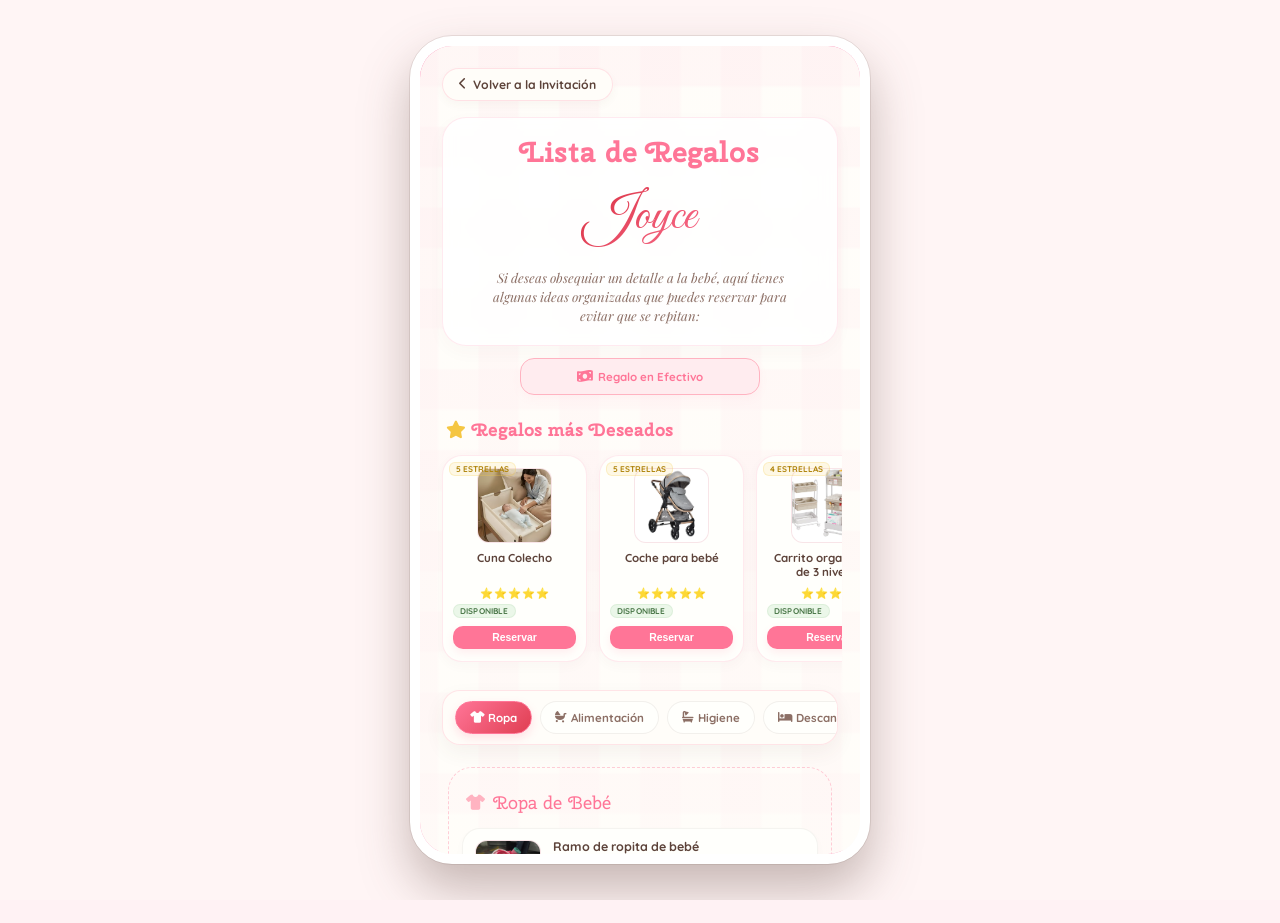
==== commit 65e5f28c: "Agrega cambiador de pañales a la lista de regalos" ====
--- a/regalos.html
+++ b/regalos.html
@@ -973,6 +973,18 @@
                                 </div>
                                 <button class="gift-reserve-btn"
                                     onclick="openReservationModal('hig-panales', 'Pañales desechables RN')">Reservar</button>
+                            </div>
+
+                            <div class="gift-item-card" data-gift-id="hig-cambiador">
+                                <img class="gift-item-image" src="img/Cambiador de pañales.jpeg"
+                                    alt="Cambiador de pañales">
+                                <div class="gift-item-details">
+                                    <span class="gift-item-name">Cambiador de pañales</span>
+                                    <span class="gift-item-desc">Cambiador cómodo, acolchado e impermeable para la bebé.</span>
+                                    <span class="gift-status-badge available">Disponible</span>
+                                </div>
+                                <button class="gift-reserve-btn"
+                                    onclick="openReservationModal('hig-cambiador', 'Cambiador de pañales')">Reservar</button>
                             </div>
 
                             <div class="gift-item-card" data-gift-id="hig-lima">
--- a/index.css
+++ b/index.css
@@ -240,7 +240,7 @@
 
 .envelope-card {
     width: 210px;
-    height: 160px;
+    height: 168px;
     background-color: var(--cream-light);
     border-radius: 8px;
     box-shadow: 0 4px 10px rgba(93, 67, 58, 0.08);
@@ -248,15 +248,15 @@
     flex-direction: column;
     align-items: center;
     justify-content: center;
-    padding: 15px;
+    padding: 10px;
     border: 1px solid rgba(255, 117, 151, 0.15);
 }
 
 .envelope-card .strawberry-stamp {
-    width: 120px;
-    height: 120px;
+    width: 85px;
+    height: 85px;
     object-fit: contain;
-    margin-bottom: 8px;
+    margin-bottom: 4px;
 }
 
 .cover-screen.visible .strawberry-stamp {
